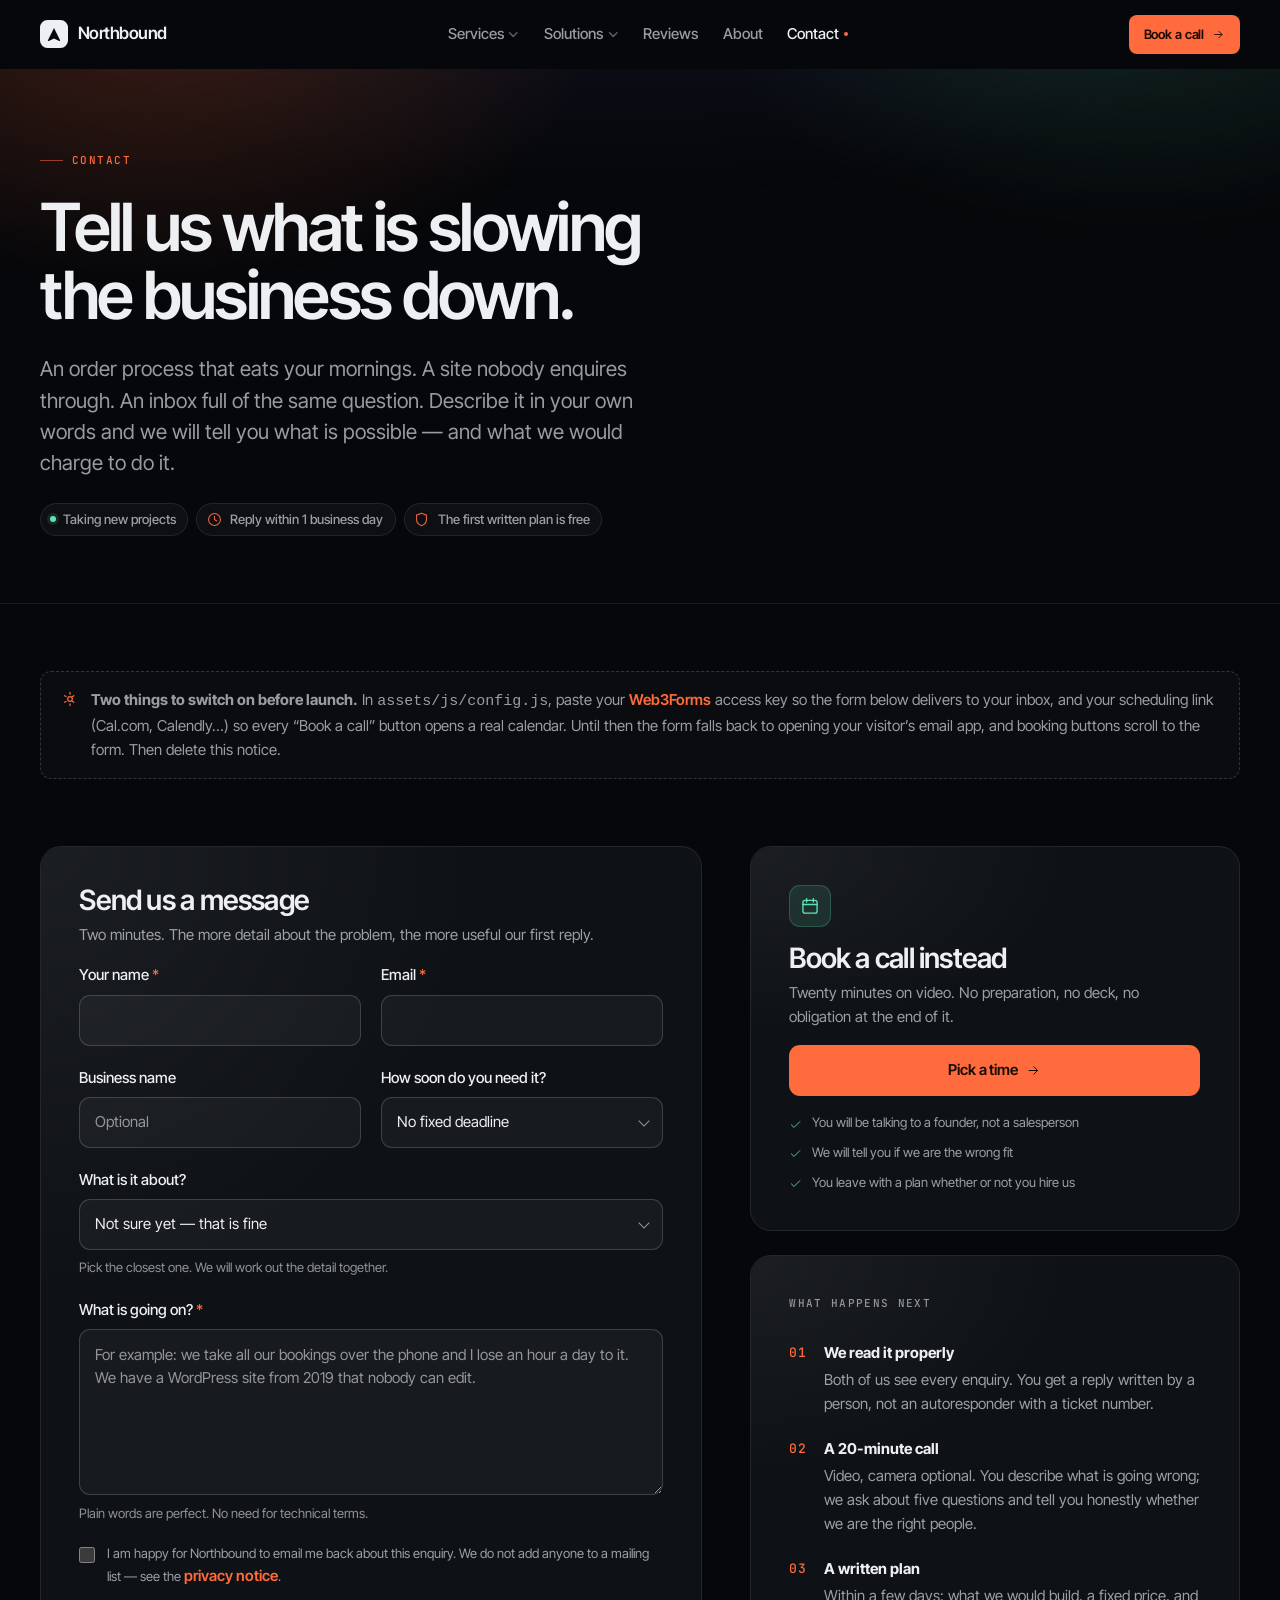
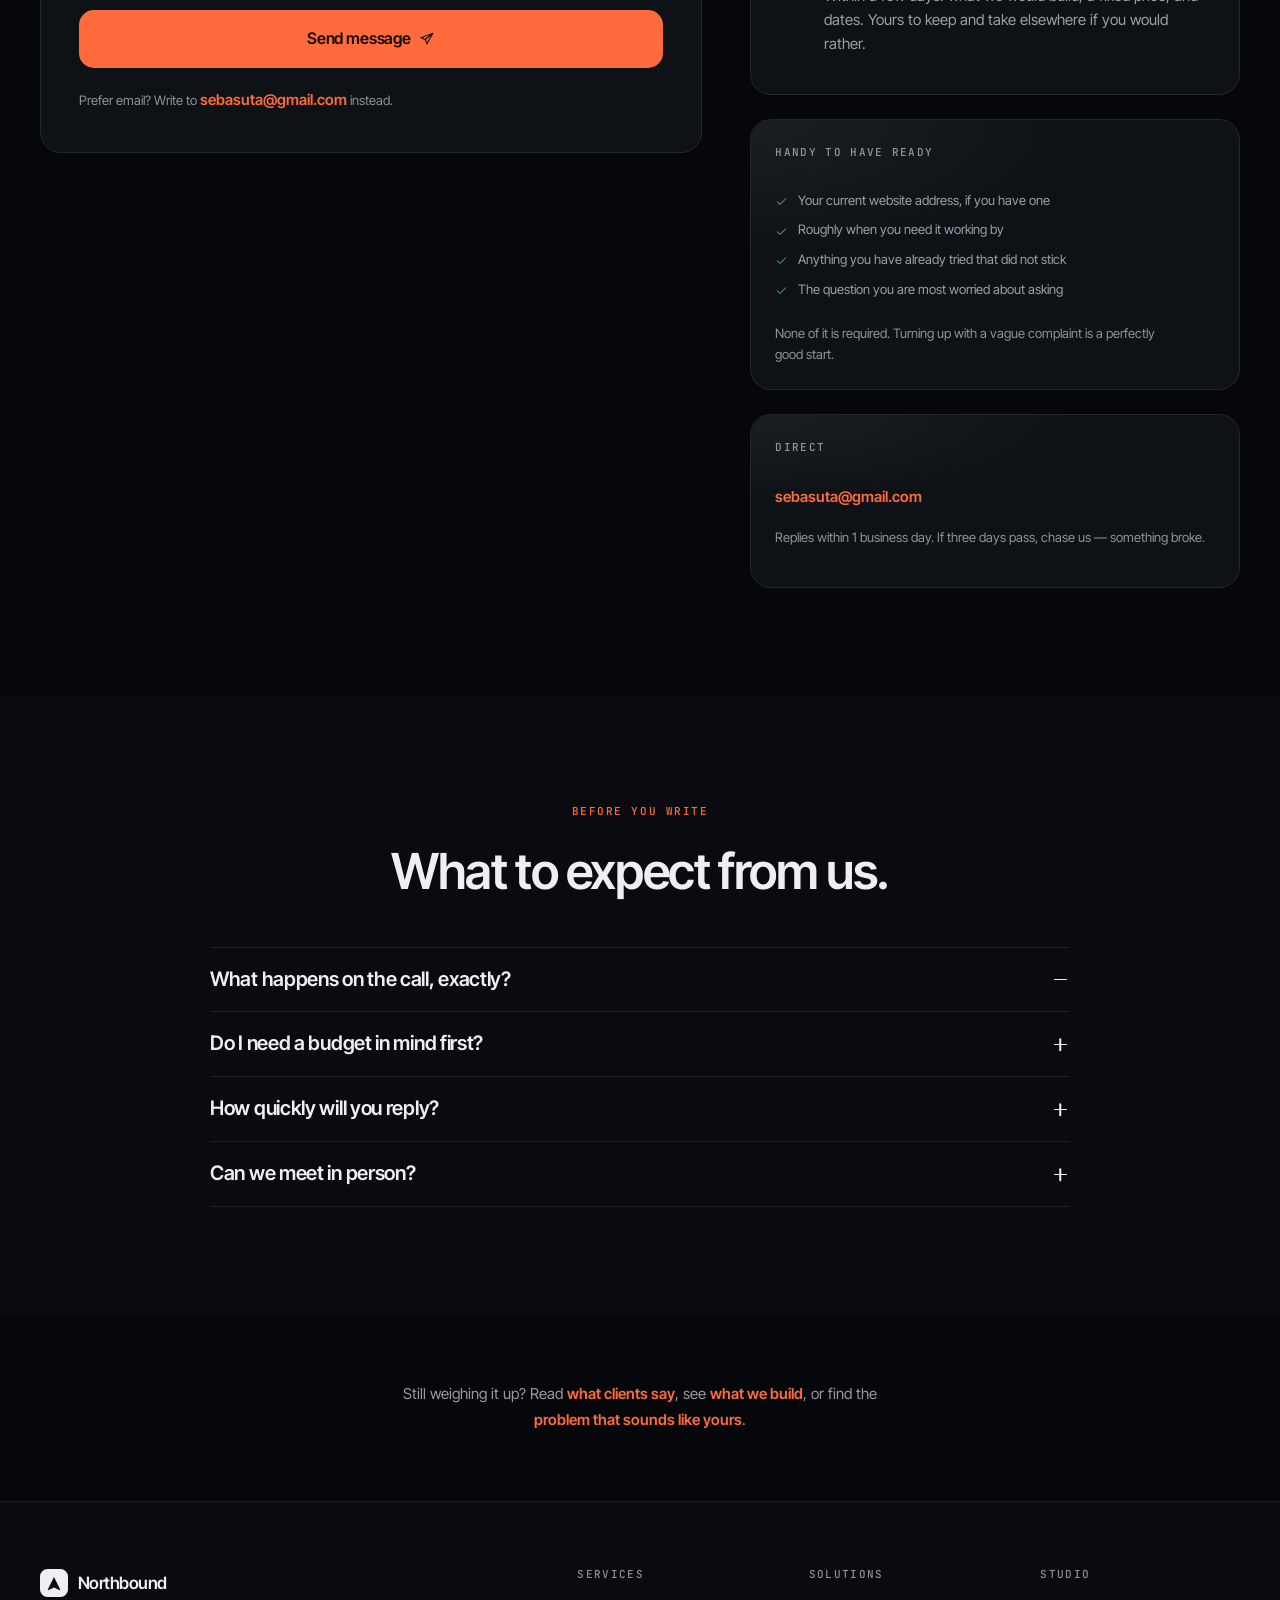
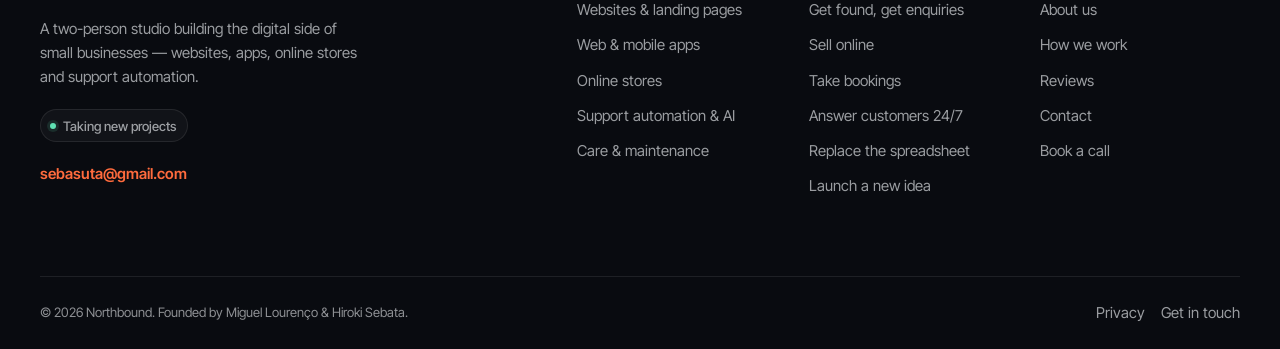
==== contact.html @ 09e1d83b "Build the Northbound agency site A six-page static marketing site with no framework, no build step a" ====
<!doctype html>
<html lang="en" class="no-js">
<head>
<meta charset="utf-8">
<meta name="viewport" content="width=device-width, initial-scale=1">
<title>Contact — book a call or send a message | Northbound</title>
<meta name="description" content="Book a 20-minute call with Northbound, or send a message about your project. We reply within one business day, and the first written plan is free whether or not you hire us.">
<link rel="canonical" href="https://hiroki-sebata.github.io/Agency-website/contact.html">

<meta property="og:type" content="website">
<meta property="og:site_name" content="Northbound">
<meta property="og:title" content="Contact — book a call or send a message | Northbound">
<meta property="og:description" content="Book a 20-minute call with Northbound, or send a message about your project. We reply within one business day, and the first written plan is free whether or not you hire us.">
<meta property="og:url" content="https://hiroki-sebata.github.io/Agency-website/contact.html">
<meta property="og:image" content="https://hiroki-sebata.github.io/Agency-website/assets/img/og-image.png">
<meta property="og:image:width" content="1200">
<meta property="og:image:height" content="630">
<meta property="og:image:alt" content="Northbound — websites, apps and automation for small businesses.">
<meta name="twitter:card" content="summary_large_image">
<meta name="twitter:title" content="Contact — book a call or send a message | Northbound">
<meta name="twitter:description" content="Book a 20-minute call with Northbound, or send a message about your project. We reply within one business day, and the first written plan is free whether or not you hire us.">
<meta name="twitter:image" content="https://hiroki-sebata.github.io/Agency-website/assets/img/og-image.png">

<meta name="theme-color" content="#06070a">
<link rel="icon" href="assets/img/favicon.svg" type="image/svg+xml">
<link rel="apple-touch-icon" href="assets/img/apple-touch-icon.png">
<link rel="manifest" href="site.webmanifest">

<link rel="preload" href="assets/fonts/inter-tight-latin.woff2" as="font" type="font/woff2" crossorigin>
<link rel="stylesheet" href="assets/fonts/fonts.css">
<link rel="stylesheet" href="assets/css/main.css">
<script type="application/ld+json">
{
  "@context": "https://schema.org",
  "@type": "BreadcrumbList",
  "itemListElement": [
    {
      "@type": "ListItem",
      "position": 1,
      "name": "Home",
      "item": "https://hiroki-sebata.github.io/Agency-website/"
    },
    {
      "@type": "ListItem",
      "position": 2,
      "name": "Contact",
      "item": "https://hiroki-sebata.github.io/Agency-website/contact.html"
    }
  ]
}
</script>
<script type="application/ld+json">
{
  "@context": "https://schema.org",
  "@type": "FAQPage",
  "mainEntity": [
    {
      "@type": "Question",
      "name": "What happens on the call, exactly?",
      "acceptedAnswer": {
        "@type": "Answer",
        "text": "You talk for most of it. We ask what the business does, what is currently costing you time or money, and what you have already tried. Then we tell you what we would build and roughly what that costs. There is no deck and nobody will try to close you. If we are not the right studio for it, we will say so and point you somewhere better."
      }
    },
    {
      "@type": "Question",
      "name": "Do I need a budget in mind first?",
      "acceptedAnswer": {
        "@type": "Answer",
        "text": "No, and you do not need a brief or a specification either. Plenty of useful calls start with &ldquo;I do not really know what I need, but Saturdays are being eaten by paperwork&rdquo;. If you do have a figure in mind, saying it early saves everybody time — we will tell you straight away whether it is realistic for what you are describing."
      }
    },
    {
      "@type": "Question",
      "name": "How quickly will you reply?",
      "acceptedAnswer": {
        "@type": "Answer",
        "text": "Within one business day, nearly always sooner. If something is genuinely urgent, say so in the message and we will move it up. If three days pass with no answer from us, assume something went wrong technically and chase us — that is on us, not on you."
      }
    },
    {
      "@type": "Question",
      "name": "Can we meet in person?",
      "acceptedAnswer": {
        "@type": "Answer",
        "text": "We work remotely by default, which is how two people can be useful to a business anywhere. Video calls, written updates, and nothing that depends on being in the same building. If you are nearby and would rather meet, ask — we are not against it, it is just not required."
      }
    }
  ]
}
</script>
</head>
<body>
<a class="skip" href="#main">Skip to content</a>
<header class="header">
  <div class="wrap">
    <nav class="nav" aria-label="Main">
      <a class="brand" href="index.html">
        <svg class="brand__mark" viewBox="0 0 32 32" aria-hidden="true" focusable="false"><path fill="currentColor" fill-rule="evenodd" d="M8.6 0h14.8A8.6 8.6 0 0 1 32 8.6v14.8a8.6 8.6 0 0 1-8.6 8.6H8.6A8.6 8.6 0 0 1 0 23.4V8.6A8.6 8.6 0 0 1 8.6 0Zm7.4 9.1L9.05 23a.74.74 0 0 0 1.02.97L16 21.03l5.93 2.94A.74.74 0 0 0 22.95 23L16 9.1Z"/></svg>
        <span>Northbound</span>
      </a>

      <div class="nav__menu">
        <ul class="nav__list">
          <li class="nav__item" data-mega-item>
            <button class="nav__link" type="button" data-mega-btn aria-expanded="false" aria-controls="mega-services">
              Services
              <svg class="nav__chev" viewBox="0 0 10 10" fill="none" aria-hidden="true"><path d="M1.5 3.6 5 7.1l3.5-3.5" stroke="currentColor" stroke-width="1.4" stroke-linecap="round" stroke-linejoin="round"/></svg>
            </button>
            <div class="mega" id="mega-services" data-mega-panel>
              <div class="mega__grid">
                <p class="mega__label">What we build</p>
          <a class="mega__link" href="services.html#websites">
            <span class="mega__ico"><svg class="" viewBox="0 0 24 24" fill="none" stroke="currentColor" stroke-width="1.6" stroke-linecap="round" stroke-linejoin="round" aria-hidden="true"><rect x="3" y="4" width="18" height="16" rx="2.5"/><path d="M3 9.2h18M6.6 6.6h.01M9.2 6.6h.01"/></svg></span>
            <span>
              <span class="mega__t">Websites &amp; landing pages</span>
              <span class="mega__d">Marketing sites that load fast and ask for the enquiry.</span>
            </span>
          </a>
          <a class="mega__link" href="services.html#apps">
            <span class="mega__ico"><svg class="" viewBox="0 0 24 24" fill="none" stroke="currentColor" stroke-width="1.6" stroke-linecap="round" stroke-linejoin="round" aria-hidden="true"><rect x="7" y="2.5" width="10" height="19" rx="2.8"/><path d="M10.8 18.6h2.4"/></svg></span>
            <span>
              <span class="mega__t">Web &amp; mobile apps</span>
              <span class="mega__d">Custom tools and products, built to be handed over.</span>
            </span>
          </a>
          <a class="mega__link" href="services.html#ecommerce">
            <span class="mega__ico"><svg class="" viewBox="0 0 24 24" fill="none" stroke="currentColor" stroke-width="1.6" stroke-linecap="round" stroke-linejoin="round" aria-hidden="true"><path d="M4.2 8h15.6l-1.2 11.1a2 2 0 0 1-2 1.8H7.4a2 2 0 0 1-2-1.8L4.2 8Z"/><path d="M9 8V6.2a3 3 0 0 1 6 0V8"/></svg></span>
            <span>
              <span class="mega__t">Online stores</span>
              <span class="mega__d">Sell, take payments and keep stock straight.</span>
            </span>
          </a>
          <a class="mega__link" href="services.html#automation">
            <span class="mega__ico"><svg class="" viewBox="0 0 24 24" fill="none" stroke="currentColor" stroke-width="1.6" stroke-linecap="round" stroke-linejoin="round" aria-hidden="true"><rect x="4" y="8.4" width="16" height="11.6" rx="3.2"/><path d="M12 4.8v3.6M9.2 14h.01M14.8 14h.01M9.6 17.3h4.8"/><circle cx="12" cy="3.6" r="1.3"/></svg></span>
            <span>
              <span class="mega__t">Support automation &amp; AI</span>
              <span class="mega__d">Answer the repeat questions without hiring for it.</span>
            </span>
          </a>
              </div>
              <div class="mega__foot">
                <span class="text-xs text-faint">Fixed scope. No retainers you can't leave.</span>
                <a class="tlink" href="services.html">All services <svg class="tlink__ico" viewBox="0 0 24 24" fill="none" stroke="currentColor" stroke-width="1.6" stroke-linecap="round" stroke-linejoin="round" aria-hidden="true"><path d="M4.8 12h13.4M12.6 6l6 6-6 6"/></svg></a>
              </div>
            </div>
          </li>

          <li class="nav__item" data-mega-item>
            <button class="nav__link" type="button" data-mega-btn aria-expanded="false" aria-controls="mega-solutions">
              Solutions
              <svg class="nav__chev" viewBox="0 0 10 10" fill="none" aria-hidden="true"><path d="M1.5 3.6 5 7.1l3.5-3.5" stroke="currentColor" stroke-width="1.4" stroke-linecap="round" stroke-linejoin="round"/></svg>
            </button>
            <div class="mega" id="mega-solutions" data-mega-panel>
              <div class="mega__grid">
                <p class="mega__label">Start from the problem</p>
          <a class="mega__link" href="solutions.html#enquiries">
            <span class="mega__ico"><svg class="" viewBox="0 0 24 24" fill="none" stroke="currentColor" stroke-width="1.6" stroke-linecap="round" stroke-linejoin="round" aria-hidden="true"><circle cx="11" cy="11" r="6.6"/><path d="M15.8 15.8 21 21"/></svg></span>
            <span>
              <span class="mega__t">Get found, get enquiries</span>
              <span class="mega__d">You exist online but nobody calls.</span>
            </span>
          </a>
          <a class="mega__link" href="solutions.html#sell">
            <span class="mega__ico"><svg class="" viewBox="0 0 24 24" fill="none" stroke="currentColor" stroke-width="1.6" stroke-linecap="round" stroke-linejoin="round" aria-hidden="true"><circle cx="9.6" cy="19.4" r="1.4"/><circle cx="17.4" cy="19.4" r="1.4"/><path d="M3 4.2h2.2l2.3 10.1a2 2 0 0 0 1.95 1.6h8.1a2 2 0 0 0 1.96-1.6L21 7.2H6"/></svg></span>
            <span>
              <span class="mega__t">Sell online</span>
              <span class="mega__d">Move from DMs and invoices to a real checkout.</span>
            </span>
          </a>
          <a class="mega__link" href="solutions.html#bookings">
            <span class="mega__ico"><svg class="" viewBox="0 0 24 24" fill="none" stroke="currentColor" stroke-width="1.6" stroke-linecap="round" stroke-linejoin="round" aria-hidden="true"><rect x="3.5" y="5.2" width="17" height="15.3" rx="2.6"/><path d="M3.5 10.2h17M8 3.2v4M16 3.2v4"/></svg></span>
            <span>
              <span class="mega__t">Take bookings</span>
              <span class="mega__d">Let people book themselves in, around the clock.</span>
            </span>
          </a>
          <a class="mega__link" href="solutions.html#support">
            <span class="mega__ico"><svg class="" viewBox="0 0 24 24" fill="none" stroke="currentColor" stroke-width="1.6" stroke-linecap="round" stroke-linejoin="round" aria-hidden="true"><path d="M20.4 12.3c0 4.1-3.75 7.4-8.4 7.4-.9 0-1.78-.12-2.6-.36L4.6 20.8l1.2-3.4a7.05 7.05 0 0 1-2.2-5.1c0-4.1 3.75-7.4 8.4-7.4s8.4 3.3 8.4 7.4Z"/></svg></span>
            <span>
              <span class="mega__t">Answer customers 24/7</span>
              <span class="mega__d">The same ten questions, handled for you.</span>
            </span>
          </a>
          <a class="mega__link" href="solutions.html#internal">
            <span class="mega__ico"><svg class="" viewBox="0 0 24 24" fill="none" stroke="currentColor" stroke-width="1.6" stroke-linecap="round" stroke-linejoin="round" aria-hidden="true"><rect x="3.5" y="4.6" width="17" height="15" rx="2.2"/><path d="M3.5 9.6h17M9.6 9.6v10"/></svg></span>
            <span>
              <span class="mega__t">Replace the spreadsheet</span>
              <span class="mega__d">One shared system instead of six tabs.</span>
            </span>
          </a>
          <a class="mega__link" href="solutions.html#mvp">
            <span class="mega__ico"><svg class="" viewBox="0 0 24 24" fill="none" stroke="currentColor" stroke-width="1.6" stroke-linecap="round" stroke-linejoin="round" aria-hidden="true"><path d="M12 3.1l1.95 5.05L19 10.1l-5.05 1.95L12 17.1l-1.95-5.05L5 10.1l5.05-1.95L12 3.1Z"/></svg></span>
            <span>
              <span class="mega__t">Launch a new idea</span>
              <span class="mega__d">Get a first version in front of real users.</span>
            </span>
          </a>
              </div>
              <div class="mega__foot">
                <span class="text-xs text-faint">Not sure which one? Say it in plain words on a call.</span>
                <a class="tlink" href="solutions.html">All solutions <svg class="tlink__ico" viewBox="0 0 24 24" fill="none" stroke="currentColor" stroke-width="1.6" stroke-linecap="round" stroke-linejoin="round" aria-hidden="true"><path d="M4.8 12h13.4M12.6 6l6 6-6 6"/></svg></a>
              </div>
            </div>
          </li>

          <li><a class="nav__link" href="reviews.html">Reviews</a></li>
          <li><a class="nav__link" href="about.html">About</a></li>
          <li><a class="nav__link" href="contact.html" aria-current="page">Contact</a></li>
        </ul>
      </div>

      <div class="nav__actions">
        <a class="btn btn--sm nav__action-desktop" href="contact.html#book" data-book>
          Book a call <svg class="btn__ico" viewBox="0 0 24 24" fill="none" stroke="currentColor" stroke-width="1.6" stroke-linecap="round" stroke-linejoin="round" aria-hidden="true"><path d="M4.8 12h13.4M12.6 6l6 6-6 6"/></svg>
        </a>
        <button class="burger" type="button" data-drawer-toggle aria-expanded="false" aria-controls="drawer">
          <span class="sr-only">Menu</span>
          <span class="burger__box" aria-hidden="true">
            <span class="burger__line"></span><span class="burger__line"></span><span class="burger__line"></span>
          </span>
        </button>
      </div>
    </nav>
  </div>

  <div class="drawer" id="drawer" data-drawer>
    <div class="drawer__group" data-drawer-group>
      <button class="drawer__top" type="button" data-drawer-top aria-expanded="false" aria-controls="drawer-services">
        Services
        <svg class="nav__chev" viewBox="0 0 10 10" fill="none" aria-hidden="true"><path d="M1.5 3.6 5 7.1l3.5-3.5" stroke="currentColor" stroke-width="1.4" stroke-linecap="round" stroke-linejoin="round"/></svg>
      </button>
      <div class="drawer__sub" id="drawer-services">
        <div class="drawer__sub-inner">
          <ul class="drawer__sub-list">
              <li><a class="drawer__sub-link" href="services.html#websites"><svg class="mega__ico-sm" viewBox="0 0 24 24" fill="none" stroke="currentColor" stroke-width="1.6" stroke-linecap="round" stroke-linejoin="round" aria-hidden="true"><rect x="3" y="4" width="18" height="16" rx="2.5"/><path d="M3 9.2h18M6.6 6.6h.01M9.2 6.6h.01"/></svg><span>Websites &amp; landing pages</span></a></li>
              <li><a class="drawer__sub-link" href="services.html#apps"><svg class="mega__ico-sm" viewBox="0 0 24 24" fill="none" stroke="currentColor" stroke-width="1.6" stroke-linecap="round" stroke-linejoin="round" aria-hidden="true"><rect x="7" y="2.5" width="10" height="19" rx="2.8"/><path d="M10.8 18.6h2.4"/></svg><span>Web &amp; mobile apps</span></a></li>
              <li><a class="drawer__sub-link" href="services.html#ecommerce"><svg class="mega__ico-sm" viewBox="0 0 24 24" fill="none" stroke="currentColor" stroke-width="1.6" stroke-linecap="round" stroke-linejoin="round" aria-hidden="true"><path d="M4.2 8h15.6l-1.2 11.1a2 2 0 0 1-2 1.8H7.4a2 2 0 0 1-2-1.8L4.2 8Z"/><path d="M9 8V6.2a3 3 0 0 1 6 0V8"/></svg><span>Online stores</span></a></li>
              <li><a class="drawer__sub-link" href="services.html#automation"><svg class="mega__ico-sm" viewBox="0 0 24 24" fill="none" stroke="currentColor" stroke-width="1.6" stroke-linecap="round" stroke-linejoin="round" aria-hidden="true"><rect x="4" y="8.4" width="16" height="11.6" rx="3.2"/><path d="M12 4.8v3.6M9.2 14h.01M14.8 14h.01M9.6 17.3h4.8"/><circle cx="12" cy="3.6" r="1.3"/></svg><span>Support automation &amp; AI</span></a></li>
            <li><a class="drawer__sub-link accent" href="services.html">All services</a></li>
          </ul>
        </div>
      </div>
    </div>

    <div class="drawer__group" data-drawer-group>
      <button class="drawer__top" type="button" data-drawer-top aria-expanded="false" aria-controls="drawer-solutions">
        Solutions
        <svg class="nav__chev" viewBox="0 0 10 10" fill="none" aria-hidden="true"><path d="M1.5 3.6 5 7.1l3.5-3.5" stroke="currentColor" stroke-width="1.4" stroke-linecap="round" stroke-linejoin="round"/></svg>
      </button>
      <div class="drawer__sub" id="drawer-solutions">
        <div class="drawer__sub-inner">
          <ul class="drawer__sub-list">
              <li><a class="drawer__sub-link" href="solutions.html#enquiries"><svg class="mega__ico-sm" viewBox="0 0 24 24" fill="none" stroke="currentColor" stroke-width="1.6" stroke-linecap="round" stroke-linejoin="round" aria-hidden="true"><circle cx="11" cy="11" r="6.6"/><path d="M15.8 15.8 21 21"/></svg><span>Get found, get enquiries</span></a></li>
              <li><a class="drawer__sub-link" href="solutions.html#sell"><svg class="mega__ico-sm" viewBox="0 0 24 24" fill="none" stroke="currentColor" stroke-width="1.6" stroke-linecap="round" stroke-linejoin="round" aria-hidden="true"><circle cx="9.6" cy="19.4" r="1.4"/><circle cx="17.4" cy="19.4" r="1.4"/><path d="M3 4.2h2.2l2.3 10.1a2 2 0 0 0 1.95 1.6h8.1a2 2 0 0 0 1.96-1.6L21 7.2H6"/></svg><span>Sell online</span></a></li>
              <li><a class="drawer__sub-link" href="solutions.html#bookings"><svg class="mega__ico-sm" viewBox="0 0 24 24" fill="none" stroke="currentColor" stroke-width="1.6" stroke-linecap="round" stroke-linejoin="round" aria-hidden="true"><rect x="3.5" y="5.2" width="17" height="15.3" rx="2.6"/><path d="M3.5 10.2h17M8 3.2v4M16 3.2v4"/></svg><span>Take bookings</span></a></li>
              <li><a class="drawer__sub-link" href="solutions.html#support"><svg class="mega__ico-sm" viewBox="0 0 24 24" fill="none" stroke="currentColor" stroke-width="1.6" stroke-linecap="round" stroke-linejoin="round" aria-hidden="true"><path d="M20.4 12.3c0 4.1-3.75 7.4-8.4 7.4-.9 0-1.78-.12-2.6-.36L4.6 20.8l1.2-3.4a7.05 7.05 0 0 1-2.2-5.1c0-4.1 3.75-7.4 8.4-7.4s8.4 3.3 8.4 7.4Z"/></svg><span>Answer customers 24/7</span></a></li>
              <li><a class="drawer__sub-link" href="solutions.html#internal"><svg class="mega__ico-sm" viewBox="0 0 24 24" fill="none" stroke="currentColor" stroke-width="1.6" stroke-linecap="round" stroke-linejoin="round" aria-hidden="true"><rect x="3.5" y="4.6" width="17" height="15" rx="2.2"/><path d="M3.5 9.6h17M9.6 9.6v10"/></svg><span>Replace the spreadsheet</span></a></li>
              <li><a class="drawer__sub-link" href="solutions.html#mvp"><svg class="mega__ico-sm" viewBox="0 0 24 24" fill="none" stroke="currentColor" stroke-width="1.6" stroke-linecap="round" stroke-linejoin="round" aria-hidden="true"><path d="M12 3.1l1.95 5.05L19 10.1l-5.05 1.95L12 17.1l-1.95-5.05L5 10.1l5.05-1.95L12 3.1Z"/></svg><span>Launch a new idea</span></a></li>
            <li><a class="drawer__sub-link accent" href="solutions.html">All solutions</a></li>
          </ul>
        </div>
      </div>
    </div>

    <div class="drawer__group"><a class="drawer__top" href="reviews.html">Reviews</a></div>
    <div class="drawer__group"><a class="drawer__top" href="about.html">About</a></div>
    <div class="drawer__group"><a class="drawer__top" href="contact.html">Contact</a></div>

    <div class="drawer__actions">
      <a class="btn btn--lg btn--block" href="contact.html#book" data-book>Book a call <svg class="btn__ico" viewBox="0 0 24 24" fill="none" stroke="currentColor" stroke-width="1.6" stroke-linecap="round" stroke-linejoin="round" aria-hidden="true"><path d="M4.8 12h13.4M12.6 6l6 6-6 6"/></svg></a>
      <a class="btn btn--ghost btn--lg btn--block" href="contact.html#form">Send a message</a>
    </div>

    <div class="drawer__meta">
      <p class="text-xs text-faint">Reply <span data-response-time>within 1 business day</span>.</p>
    </div>
  </div>
</header>

<main id="main">

<section class="hero hero--page">
  <span class="hero__bg" aria-hidden="true"></span>
  <div class="wrap">
    <div class="stack stack-6" style="max-width:820px">
      <p class="eyebrow" data-reveal>Contact</p>
      <h1 class="hero__title hero__title--page" data-reveal>Tell us what is slowing the business down.</h1>
      <p class="text-lead hero__lead" data-reveal>
        An order process that eats your mornings. A site nobody enquires through. An inbox full of the same question.
        Describe it in your own words and we will tell you what is possible — and what we would charge to do it.
      </p>
      <p class="row row--tight" data-reveal>
        <span class="pill"><span class="pill__dot pill__dot--live" aria-hidden="true"></span><span>Taking new projects</span></span>
        <span class="pill"><svg class="mega__ico-sm" viewBox="0 0 24 24" fill="none" stroke="currentColor" stroke-width="1.6" stroke-linecap="round" stroke-linejoin="round" aria-hidden="true"><circle cx="12" cy="12" r="8.4"/><path d="M12 7.4V12l3.2 2"/></svg><span>Reply <span data-response-time>within 1 business day</span></span></span>
        <span class="pill"><svg class="mega__ico-sm" viewBox="0 0 24 24" fill="none" stroke="currentColor" stroke-width="1.6" stroke-linecap="round" stroke-linejoin="round" aria-hidden="true"><path d="M12 3.3l7 2.55v5.95c0 4.25-2.9 7.6-7 9.05-4.1-1.45-7-4.8-7-9.05V5.85L12 3.3Z"/></svg><span>The first written plan is free</span></span>
      </p>
    </div>
  </div>
</section>

<section class="sec sec--sm sec--line">
  <div class="wrap">
    <!-- ================================================================
         SETUP NOTICE — delete this whole block once both steps are done.
         1. assets/js/config.js → web3formsKey  (makes the form send)
         2. assets/js/config.js → bookingUrl    (makes "Book a call" work)
         ================================================================ -->
    <div class="notice" data-reveal>
      <svg class="" viewBox="0 0 24 24" fill="none" stroke="currentColor" stroke-width="1.6" stroke-linecap="round" stroke-linejoin="round" aria-hidden="true"><circle cx="12" cy="12" r="3.1"/><path d="M12 3.2v2.3M12 18.5v2.3M4.8 7.6l2 1.15M15.2 15.25l2 1.15M4.8 16.4l2-1.15M15.2 8.75l2-1.15"/></svg>
      <span>
        <strong>Two things to switch on before launch.</strong>
        In <code>assets/js/config.js</code>, paste your <a class="tlink" href="https://web3forms.com" rel="noopener" target="_blank">Web3Forms</a> access key
        so the form below delivers to your inbox, and your scheduling link (Cal.com, Calendly&hellip;) so every
        &ldquo;Book a call&rdquo; button opens a real calendar. Until then the form falls back to opening your visitor&rsquo;s
        email app, and booking buttons scroll to the form. Then delete this notice.
      </span>
    </div>
  </div>
</section>

<section class="sec sec--flush-t">
  <div class="wrap">
    <div class="split split--wide-l split--top">

      <!-- ------------------------------------------------- form -->
      <div class="card card--pad-lg anchor-offset" id="form">
        <div class="stack stack-2">
          <h2 style="font-size:var(--t-h3)">Send us a message</h2>
          <p class="text-sm text-dim">Two minutes. The more detail about the problem, the more useful our first reply.</p>
        </div>

        <form class="form" data-form novalidate>
          <div
            class="form__status"
            data-form-status
            role="status"
            aria-live="polite"
            aria-atomic="true"
          ></div>

          <div class="form__grid">
            <div class="field">
              <label class="field__label" for="f-name">Your name <span class="field__req" aria-hidden="true">*</span></label>
              <input class="input" type="text" id="f-name" name="name" autocomplete="name" required aria-describedby="e-name">
              <p class="field__error" id="e-name" data-field-error></p>
            </div>
            <div class="field">
              <label class="field__label" for="f-email">Email <span class="field__req" aria-hidden="true">*</span></label>
              <input class="input" type="email" id="f-email" name="email" autocomplete="email" inputmode="email" required aria-describedby="e-email">
              <p class="field__error" id="e-email" data-field-error></p>
            </div>
          </div>

          <div class="form__grid">
            <div class="field">
              <label class="field__label" for="f-company">Business name</label>
              <input class="input" type="text" id="f-company" name="company" autocomplete="organization" placeholder="Optional">
            </div>
            <div class="field">
              <label class="field__label" for="f-when">How soon do you need it?</label>
              <div class="select-wrap">
                <select class="input" id="f-when" name="timing">
                  <option value="">No fixed deadline</option>
                  <option value="asap">As soon as possible</option>
                  <option value="1-3-months">In the next 1&ndash;3 months</option>
                  <option value="3-6-months">In 3&ndash;6 months</option>
                  <option value="exploring">Just exploring for now</option>
                </select>
              </div>
            </div>
          </div>

          <div class="field">
            <label class="field__label" for="f-service">What is it about?</label>
            <div class="select-wrap">
              <select class="input" id="f-service" name="service" data-service-select>
                <option value="">Not sure yet &mdash; that is fine</option>
                <optgroup label="Services">
                  <option value="websites">Website or landing page</option>
                  <option value="apps">Web or mobile app</option>
                  <option value="ecommerce">Online store</option>
                  <option value="automation">Support automation or AI</option>
                  <option value="care">Care &amp; maintenance</option>
                </optgroup>
                <optgroup label="Solutions">
                  <option value="enquiries">Get found, get enquiries</option>
                  <option value="sell">Sell online</option>
                  <option value="bookings">Take bookings</option>
                  <option value="support">Answer customers 24/7</option>
                  <option value="internal">Replace the spreadsheet</option>
                  <option value="mvp">Launch a new idea</option>
                </optgroup>
                <optgroup label="Something else">
                  <option value="reference">Speak to one of your clients</option>
                  <option value="other">Other</option>
                </optgroup>
              </select>
            </div>
            <p class="field__hint">Pick the closest one. We will work out the detail together.</p>
          </div>

          <div class="field">
            <label class="field__label" for="f-message">What is going on? <span class="field__req" aria-hidden="true">*</span></label>
            <textarea class="input" id="f-message" name="message" rows="6" required aria-describedby="h-message e-message"
              placeholder="For example: we take all our bookings over the phone and I lose an hour a day to it. We have a WordPress site from 2019 that nobody can edit."></textarea>
            <p class="field__hint" id="h-message">Plain words are perfect. No need for technical terms.</p>
            <p class="field__error" id="e-message" data-field-error></p>
          </div>

          <!-- spam trap: hidden from people, irresistible to bots -->
          <div class="hp" aria-hidden="true">
            <label for="f-botcheck">Leave this field empty</label>
            <input type="text" id="f-botcheck" name="botcheck" tabindex="-1" autocomplete="off" data-hp>
          </div>

          <div class="field">
            <label class="checkline" for="f-consent">
              <input type="checkbox" id="f-consent" name="consent" value="yes" required aria-describedby="e-consent">
              <span>I am happy for Northbound to email me back about this enquiry. We do not add anyone to a mailing list &mdash; see the <a class="tlink" href="privacy.html">privacy notice</a>.</span>
            </label>
            <p class="field__error" id="e-consent" data-field-error></p>
          </div>

          <button class="btn btn--lg" type="submit" data-form-submit>
            <span data-form-submit-label>Send message</span>
            <svg class="btn__ico" viewBox="0 0 24 24" fill="none" stroke="currentColor" stroke-width="1.6" stroke-linecap="round" stroke-linejoin="round" aria-hidden="true"><path d="M20.8 3.4 2.9 10.2l6.5 2.6 2.6 6.5 8.8-15.9Zm0 0L9.4 12.8"/></svg>
          </button>

          <p class="text-xs text-faint">
            Prefer email? Write to <a class="tlink" href="#" data-mail data-mail-text data-mail-subject="Website enquiry">loading&hellip;</a> instead.
          </p>
        </form>
      </div>

      <!-- ------------------------------------------------- sidebar -->
      <div class="stack stack-6">

        <div class="card card--pad-lg anchor-offset" id="book">
          <span class="card__ico card__ico--mint"><svg class="" viewBox="0 0 24 24" fill="none" stroke="currentColor" stroke-width="1.6" stroke-linecap="round" stroke-linejoin="round" aria-hidden="true"><rect x="3.5" y="5.2" width="17" height="15.3" rx="2.6"/><path d="M3.5 10.2h17M8 3.2v4M16 3.2v4"/></svg></span>
          <div class="stack stack-2">
            <h2 style="font-size:var(--t-h3)">Book a call instead</h2>
            <p class="text-sm text-dim">Twenty minutes on video. No preparation, no deck, no obligation at the end of it.</p>
          </div>
          <a class="btn btn--block" href="#form" data-book>Pick a time <svg class="btn__ico" viewBox="0 0 24 24" fill="none" stroke="currentColor" stroke-width="1.6" stroke-linecap="round" stroke-linejoin="round" aria-hidden="true"><path d="M4.8 12h13.4M12.6 6l6 6-6 6"/></svg></a>
          <ul class="card__list" style="font-size:var(--t-xs)">
            <li><svg class="card__tick" viewBox="0 0 24 24" fill="none" stroke="currentColor" stroke-width="1.6" stroke-linecap="round" stroke-linejoin="round" aria-hidden="true"><path d="M4.4 12.6l4.9 4.9L19.8 6.9"/></svg><span>You will be talking to a founder, not a salesperson</span></li>
            <li><svg class="card__tick" viewBox="0 0 24 24" fill="none" stroke="currentColor" stroke-width="1.6" stroke-linecap="round" stroke-linejoin="round" aria-hidden="true"><path d="M4.4 12.6l4.9 4.9L19.8 6.9"/></svg><span>We will tell you if we are the wrong fit</span></li>
            <li><svg class="card__tick" viewBox="0 0 24 24" fill="none" stroke="currentColor" stroke-width="1.6" stroke-linecap="round" stroke-linejoin="round" aria-hidden="true"><path d="M4.4 12.6l4.9 4.9L19.8 6.9"/></svg><span>You leave with a plan whether or not you hire us</span></li>
          </ul>
          <!-- Optional: replace the button above with an inline Cal.com embed.
               <div style="width:100%;height:640px"><iframe src="https://cal.com/YOUR-HANDLE/intro?embed=true"
                 style="width:100%;height:100%;border:0" title="Book a call" loading="lazy"></iframe></div> -->
        </div>

        <div class="card card--pad-lg">
          <p class="svc__sub">What happens next</p>
          <ol class="stack stack-5">
            <li class="row" style="align-items:flex-start;gap:var(--s-4);flex-wrap:nowrap">
              <span class="num" style="margin-top:.2rem">01</span>
              <span>
                <strong style="font-size:var(--t-sm)">We read it properly</strong>
                <span class="text-sm text-dim" style="display:block;margin-top:.15rem">Both of us see every enquiry. You get a reply written by a person, not an autoresponder with a ticket number.</span>
              </span>
            </li>
            <li class="row" style="align-items:flex-start;gap:var(--s-4);flex-wrap:nowrap">
              <span class="num" style="margin-top:.2rem">02</span>
              <span>
                <strong style="font-size:var(--t-sm)">A 20-minute call</strong>
                <span class="text-sm text-dim" style="display:block;margin-top:.15rem">Video, camera optional. You describe what is going wrong; we ask about five questions and tell you honestly whether we are the right people.</span>
              </span>
            </li>
            <li class="row" style="align-items:flex-start;gap:var(--s-4);flex-wrap:nowrap">
              <span class="num" style="margin-top:.2rem">03</span>
              <span>
                <strong style="font-size:var(--t-sm)">A written plan</strong>
                <span class="text-sm text-dim" style="display:block;margin-top:.15rem">Within a few days: what we would build, a fixed price, and dates. Yours to keep and take elsewhere if you would rather.</span>
              </span>
            </li>
          </ol>
        </div>

        <div class="card">
          <p class="svc__sub">Handy to have ready</p>
          <ul class="card__list" style="font-size:var(--t-xs)">
            <li><svg class="card__tick" viewBox="0 0 24 24" fill="none" stroke="currentColor" stroke-width="1.6" stroke-linecap="round" stroke-linejoin="round" aria-hidden="true"><path d="M4.4 12.6l4.9 4.9L19.8 6.9"/></svg><span>Your current website address, if you have one</span></li>
            <li><svg class="card__tick" viewBox="0 0 24 24" fill="none" stroke="currentColor" stroke-width="1.6" stroke-linecap="round" stroke-linejoin="round" aria-hidden="true"><path d="M4.4 12.6l4.9 4.9L19.8 6.9"/></svg><span>Roughly when you need it working by</span></li>
            <li><svg class="card__tick" viewBox="0 0 24 24" fill="none" stroke="currentColor" stroke-width="1.6" stroke-linecap="round" stroke-linejoin="round" aria-hidden="true"><path d="M4.4 12.6l4.9 4.9L19.8 6.9"/></svg><span>Anything you have already tried that did not stick</span></li>
            <li><svg class="card__tick" viewBox="0 0 24 24" fill="none" stroke="currentColor" stroke-width="1.6" stroke-linecap="round" stroke-linejoin="round" aria-hidden="true"><path d="M4.4 12.6l4.9 4.9L19.8 6.9"/></svg><span>The question you are most worried about asking</span></li>
          </ul>
          <p class="text-xs text-faint" style="margin-top:var(--s-2)">None of it is required. Turning up with a vague complaint is a perfectly good start.</p>
        </div>

        <div class="card">
          <p class="svc__sub">Direct</p>
          <p class="text-sm"><a class="tlink" href="#" data-mail data-mail-text data-mail-subject="Website enquiry">loading&hellip;</a></p>
          <p class="text-xs text-faint">Replies <span data-response-time>within 1 business day</span>. If three days pass, chase us &mdash; something broke.</p>
          <p class="row row--tight">
            <a class="chip" data-social="linkedin" href="#" hidden>LinkedIn</a>
            <a class="chip" data-social="github" href="#" hidden>GitHub</a>
          </p>
        </div>

      </div>
    </div>
  </div>
</section>

<section class="sec sec--panel">
  <div class="wrap wrap--narrow">
    <div class="shead shead--center">
      <p class="eyebrow eyebrow--plain" data-reveal>Before you write</p>
      <h2 class="shead__title" data-reveal>What to expect from us.</h2>
    </div>
    <div data-reveal><div class="acc">
  <div class="acc__item">
    <h3>
      <button class="acc__btn" type="button" data-acc-btn aria-expanded="true" aria-controls="faq-0-300671274">
        <span>What happens on the call, exactly?</span>
        <span class="acc__sign" aria-hidden="true"></span>
      </button>
    </h3>
    <div class="acc__panel" id="faq-0-300671274">
      <div class="acc__panel-inner">
        <p>You talk for most of it. We ask what the business does, what is currently costing you time or money, and what you have already tried. Then we tell you what we would build and roughly what that costs.</p>
        <p>There is no deck and nobody will try to close you. If we are not the right studio for it, we will say so and point you somewhere better.</p>
      </div>
    </div>
  </div>
  <div class="acc__item">
    <h3>
      <button class="acc__btn" type="button" data-acc-btn aria-expanded="false" aria-controls="faq-1-31364768">
        <span>Do I need a budget in mind first?</span>
        <span class="acc__sign" aria-hidden="true"></span>
      </button>
    </h3>
    <div class="acc__panel" id="faq-1-31364768">
      <div class="acc__panel-inner">
        <p>No, and you do not need a brief or a specification either. Plenty of useful calls start with &ldquo;I do not really know what I need, but Saturdays are being eaten by paperwork&rdquo;.</p>
        <p>If you do have a figure in mind, saying it early saves everybody time — we will tell you straight away whether it is realistic for what you are describing.</p>
      </div>
    </div>
  </div>
  <div class="acc__item">
    <h3>
      <button class="acc__btn" type="button" data-acc-btn aria-expanded="false" aria-controls="faq-2-1854956818">
        <span>How quickly will you reply?</span>
        <span class="acc__sign" aria-hidden="true"></span>
      </button>
    </h3>
    <div class="acc__panel" id="faq-2-1854956818">
      <div class="acc__panel-inner">
        <p>Within one business day, nearly always sooner. If something is genuinely urgent, say so in the message and we will move it up.</p>
        <p>If three days pass with no answer from us, assume something went wrong technically and chase us — that is on us, not on you.</p>
      </div>
    </div>
  </div>
  <div class="acc__item">
    <h3>
      <button class="acc__btn" type="button" data-acc-btn aria-expanded="false" aria-controls="faq-3-372521434">
        <span>Can we meet in person?</span>
        <span class="acc__sign" aria-hidden="true"></span>
      </button>
    </h3>
    <div class="acc__panel" id="faq-3-372521434">
      <div class="acc__panel-inner">
        <p>We work remotely by default, which is how two people can be useful to a business anywhere. Video calls, written updates, and nothing that depends on being in the same building.</p>
        <p>If you are nearby and would rather meet, ask — we are not against it, it is just not required.</p>
      </div>
    </div>
  </div>
</div></div>
  </div>
</section>

<section class="sec sec--sm">
  <div class="wrap wrap--narrow center">
    <p class="text-sm text-dim measure center-x">
      Still weighing it up? Read <a class="tlink" href="reviews.html">what clients say</a>,
      see <a class="tlink" href="services.html">what we build</a>,
      or find the <a class="tlink" href="solutions.html">problem that sounds like yours</a>.
    </p>
  </div>
</section>

</main>

<footer class="footer">
  <div class="wrap">
    <div class="footer__top">
      <div class="footer__brand">
        <a class="brand" href="index.html"><svg class="brand__mark" viewBox="0 0 32 32" aria-hidden="true" focusable="false"><path fill="currentColor" fill-rule="evenodd" d="M8.6 0h14.8A8.6 8.6 0 0 1 32 8.6v14.8a8.6 8.6 0 0 1-8.6 8.6H8.6A8.6 8.6 0 0 1 0 23.4V8.6A8.6 8.6 0 0 1 8.6 0Zm7.4 9.1L9.05 23a.74.74 0 0 0 1.02.97L16 21.03l5.93 2.94A.74.74 0 0 0 22.95 23L16 9.1Z"/></svg><span>Northbound</span></a>
        <p class="text-sm text-dim">A two-person studio building the digital side of small businesses — websites, apps, online stores and support automation.</p>
        <p class="row row--tight">
          <span class="pill"><span class="pill__dot pill__dot--live" aria-hidden="true"></span><span>Taking new projects</span></span>
        </p>
        <p class="text-sm"><a class="tlink" href="#" data-mail data-mail-text data-mail-subject="Website enquiry">loading…</a></p>
        <p class="row row--tight">
          <a class="footer__link" data-social="linkedin" href="#" hidden>LinkedIn</a>
          <a class="footer__link" data-social="github" href="#" hidden>GitHub</a>
        </p>
      </div>

      <div class="footer__cols">
        
        <div>
          <h2 class="footer__h">Services</h2>
          <ul class="footer__list">
            <li><a class="footer__link" href="services.html#websites">Websites &amp; landing pages</a></li>
            <li><a class="footer__link" href="services.html#apps">Web &amp; mobile apps</a></li>
            <li><a class="footer__link" href="services.html#ecommerce">Online stores</a></li>
            <li><a class="footer__link" href="services.html#automation">Support automation &amp; AI</a></li>
            <li><a class="footer__link" href="services.html#care">Care &amp; maintenance</a></li>
          </ul>
        </div>
        
        <div>
          <h2 class="footer__h">Solutions</h2>
          <ul class="footer__list">
            <li><a class="footer__link" href="solutions.html#enquiries">Get found, get enquiries</a></li>
            <li><a class="footer__link" href="solutions.html#sell">Sell online</a></li>
            <li><a class="footer__link" href="solutions.html#bookings">Take bookings</a></li>
            <li><a class="footer__link" href="solutions.html#support">Answer customers 24/7</a></li>
            <li><a class="footer__link" href="solutions.html#internal">Replace the spreadsheet</a></li>
            <li><a class="footer__link" href="solutions.html#mvp">Launch a new idea</a></li>
          </ul>
        </div>
        
        <div>
          <h2 class="footer__h">Studio</h2>
          <ul class="footer__list">
            <li><a class="footer__link" href="about.html">About us</a></li>
            <li><a class="footer__link" href="about.html#how">How we work</a></li>
            <li><a class="footer__link" href="reviews.html">Reviews</a></li>
            <li><a class="footer__link" href="contact.html">Contact</a></li>
            <li><a class="footer__link" href="contact.html#book">Book a call</a></li>
          </ul>
        </div>
      </div>
    </div>

    <div class="footer__bottom">
      <p>&copy; <span data-year>2026</span> Northbound. Founded by Miguel Louren&ccedil;o &amp; Hiroki Sebata.</p>
      <nav class="footer__legal" aria-label="Legal">
        <a class="footer__link" href="privacy.html">Privacy</a>
        <a class="footer__link" href="contact.html">Get in touch</a>
      </nav>
    </div>
  </div>
</footer>

<script src="assets/js/config.js"></script>
<script src="assets/js/main.js" defer></script>
</body>
</html>
---- assets/fonts/fonts.css ----
/* ==========================================================================
   Self-hosted webfonts.

   Inter Tight and JetBrains Mono are both licensed under the SIL Open Font
   License 1.1 (see OFL.txt), which permits redistribution like this.

   Hosting them here rather than linking to fonts.googleapis.com means:
     - one less third-party connection, so the page renders sooner
     - no visitor IP addresses handed to a third party, which keeps the
       privacy notice short and true
   Only the latin and latin-ext subsets are included. If you need Cyrillic
   or Greek, re-run the download with those subsets added.
   ========================================================================== */

/* Inter Tight — latin-ext */
@font-face {
  font-family: 'Inter Tight';
  font-style: normal;
  font-weight: 400 700;
  font-display: swap;
  src: url(inter-tight-latin-ext.woff2) format('woff2');
  unicode-range: U+0100-02BA, U+02BD-02C5, U+02C7-02CC, U+02CE-02D7, U+02DD-02FF, U+0304, U+0308, U+0329, U+1D00-1DBF, U+1E00-1E9F, U+1EF2-1EFF, U+2020, U+20A0-20AB, U+20AD-20C4, U+2113, U+2C60-2C7F, U+A720-A7FF;
}

/* Inter Tight — latin */
@font-face {
  font-family: 'Inter Tight';
  font-style: normal;
  font-weight: 400 700;
  font-display: swap;
  src: url(inter-tight-latin.woff2) format('woff2');
  unicode-range: U+0000-00FF, U+0131, U+0152-0153, U+02BB-02BC, U+02C6, U+02DA, U+02DC, U+0304, U+0308, U+0329, U+2000-206F, U+20AC, U+2122, U+2191, U+2193, U+2212, U+2215, U+FEFF, U+FFFD;
}

/* JetBrains Mono — latin-ext */
@font-face {
  font-family: 'JetBrains Mono';
  font-style: normal;
  font-weight: 500;
  font-display: swap;
  src: url(jetbrains-mono-latin-ext.woff2) format('woff2');
  unicode-range: U+0100-02BA, U+02BD-02C5, U+02C7-02CC, U+02CE-02D7, U+02DD-02FF, U+0304, U+0308, U+0329, U+1D00-1DBF, U+1E00-1E9F, U+1EF2-1EFF, U+2020, U+20A0-20AB, U+20AD-20C4, U+2113, U+2C60-2C7F, U+A720-A7FF;
}

/* JetBrains Mono — latin */
@font-face {
  font-family: 'JetBrains Mono';
  font-style: normal;
  font-weight: 500;
  font-display: swap;
  src: url(jetbrains-mono-latin.woff2) format('woff2');
  unicode-range: U+0000-00FF, U+0131, U+0152-0153, U+02BB-02BC, U+02C6, U+02DA, U+02DC, U+0304, U+0308, U+0329, U+2000-206F, U+20AC, U+2122, U+2191, U+2193, U+2212, U+2215, U+FEFF, U+FFFD;
}
---- assets/css/main.css ----
/* ==========================================================================
   Northbound — design system
   Single stylesheet, no build step. Edit the tokens block to re-skin the site.
   ========================================================================== */

/* --------------------------------------------------------------------------
   1. Tokens
   -------------------------------------------------------------------------- */
:root {
  /* Surfaces (dark, default) */
  --ink-900: #06070a;
  --ink-850: #090b10;
  --ink-800: #0e1116;
  --ink-750: #13171f;
  --ink-700: #181d26;

  /* Lines */
  --line:         rgba(255, 255, 255, .085);
  --line-strong:  rgba(255, 255, 255, .17);
  --line-faint:   rgba(255, 255, 255, .05);

  /* Text */
  --text:       #edeff3;
  --text-dim:   rgba(237, 239, 243, .64);
  --text-faint: rgba(237, 239, 243, .58);

  /* Accents */
  --accent:       #ff6b3d;
  --accent-hi:    #ff8b65;
  --accent-ink:   #170a04;
  --accent-wash:  rgba(255, 107, 61, .12);
  --mint:         #5fe3b4;
  --mint-wash:    rgba(95, 227, 180, .12);

  /* Light inverse band */
  --l-bg:     #f3f2ef;
  --l-surface:#ffffff;
  --l-text:   #0a0c11;
  --l-dim:    rgba(10, 12, 17, .66);
  --l-faint:  rgba(10, 12, 17, .62);
  --l-line:   rgba(10, 12, 17, .11);

  /* Type */
  --f-sans: "Inter Tight", ui-sans-serif, system-ui, -apple-system, "Segoe UI", Roboto, Helvetica, Arial, sans-serif;
  --f-mono: "JetBrains Mono", ui-monospace, SFMono-Regular, Menlo, Consolas, monospace;

  --t-hero: clamp(2.65rem, 1.35rem + 5.2vw, 5.5rem);
  --t-h1:   clamp(2.35rem, 1.5rem + 3.4vw, 4.15rem);
  --t-h2:   clamp(1.95rem, 1.42rem + 2.1vw, 3.15rem);
  --t-h3:   clamp(1.35rem, 1.18rem + .72vw, 1.85rem);
  --t-h4:   clamp(1.1rem, 1.04rem + .26vw, 1.25rem);
  --t-lead: clamp(1.05rem, 1rem + .36vw, 1.3rem);
  --t-body: 1rem;
  --t-sm:   .9375rem;
  --t-xs:   .8125rem;
  --t-xxs:  .6875rem;

  /* Space */
  --s-1: .25rem;  --s-2: .5rem;   --s-3: .75rem;  --s-4: 1rem;
  --s-5: 1.25rem; --s-6: 1.5rem;  --s-8: 2rem;    --s-10: 2.5rem;
  --s-12: 3rem;   --s-16: 4rem;   --s-20: 5rem;   --s-24: 6rem;

  --pad-x: clamp(1.15rem, .6rem + 2.4vw, 3.5rem);
  --pad-y: clamp(3.75rem, 2.4rem + 5.4vw, 7.5rem);
  --pad-y-sm: clamp(2.5rem, 1.8rem + 3vw, 4.5rem);

  /* Shape */
  --r-xs: 8px;  --r-sm: 11px; --r: 15px;
  --r-lg: 21px; --r-xl: 28px; --r-pill: 999px;

  --maxw: 1200px;
  --maxw-narrow: 860px;
  --maxw-text: 62ch;

  /* Motion */
  --ease: cubic-bezier(.33, 1, .68, 1);
  --ease-soft: cubic-bezier(.4, 0, .2, 1);
  --dur: .32s;
  --dur-slow: .6s;

  /* Elevation */
  --shadow-sm: 0 1px 2px rgba(0, 0, 0, .4);
  --shadow:    0 14px 40px -12px rgba(0, 0, 0, .7);
  --shadow-lg: 0 32px 80px -24px rgba(0, 0, 0, .8);

  --nav-h: 68px;

  color-scheme: dark;
}

/* --------------------------------------------------------------------------
   2. Reset / base
   -------------------------------------------------------------------------- */
*, *::before, *::after { box-sizing: border-box; }

* { margin: 0; }

html {
  -webkit-text-size-adjust: 100%;
  scroll-behavior: smooth;
  scroll-padding-top: calc(var(--nav-h) + 1.5rem);
}

body {
  background: var(--ink-900);
  color: var(--text);
  font-family: var(--f-sans);
  font-size: var(--t-body);
  line-height: 1.6;
  font-weight: 400;
  -webkit-font-smoothing: antialiased;
  -moz-osx-font-smoothing: grayscale;
  overflow-x: hidden;
  text-rendering: optimizeLegibility;
}

body.is-locked { overflow: hidden; }

img, svg, video, canvas { display: block; max-width: 100%; height: auto; }

h1, h2, h3, h4, h5, h6 {
  font-weight: 600;
  line-height: 1.08;
  letter-spacing: -.028em;
  text-wrap: balance;
}
h1 { font-size: var(--t-h1); }
h2 { font-size: var(--t-h2); }
h3 { font-size: var(--t-h3); letter-spacing: -.02em; line-height: 1.2; }
h4 { font-size: var(--t-h4); letter-spacing: -.015em; line-height: 1.3; }

p { text-wrap: pretty; }

a { color: inherit; text-decoration: none; }

ul, ol { padding: 0; list-style: none; }

button { font: inherit; color: inherit; background: none; border: 0; cursor: pointer; }

input, textarea, select { font: inherit; color: inherit; }

hr { border: 0; border-top: 1px solid var(--line); margin: 0; }

::selection { background: var(--accent); color: var(--accent-ink); }

:focus-visible {
  outline: 2px solid var(--accent-hi);
  outline-offset: 3px;
  border-radius: 4px;
}

/* --------------------------------------------------------------------------
   3. Helpers
   -------------------------------------------------------------------------- */
.wrap {
  width: 100%;
  max-width: calc(var(--maxw) + var(--pad-x) * 2);
  margin-inline: auto;
  padding-inline: var(--pad-x);
}
.wrap--narrow { max-width: calc(var(--maxw-narrow) + var(--pad-x) * 2); }

.sec { padding-block: var(--pad-y); position: relative; }
.sec--sm { padding-block: var(--pad-y-sm); }
.sec--flush-t { padding-top: 0; }
.sec--flush-b { padding-bottom: 0; }
.sec--line { border-top: 1px solid var(--line); }

.sec--panel { background: var(--ink-850); }
.sec--raise { background: var(--ink-800); }

.sec--light {
  background: var(--l-bg);
  color: var(--l-text);
  --text: var(--l-text);
  --text-dim: var(--l-dim);
  --text-faint: var(--l-faint);
  --line: var(--l-line);
  --line-strong: rgba(10, 12, 17, .2);
  --line-faint: rgba(10, 12, 17, .06);
  --ink-800: var(--l-surface);
  --ink-750: #fff;
  /* The brand orange is only 2.5:1 on the off-white band, so light sections
     get a deeper burnt orange of the same hue (4.7:1) and white button text. */
  --accent: #c2410c;
  --accent-hi: #9a3412;
  --accent-ink: #ffffff;
  --accent-wash: rgba(194, 65, 12, .1);
  /* The dark-theme mint is far too pale on an off-white card, so the light
     band gets a deeper teal of the same hue for icons, ticks and accents. */
  --mint: #0c8f6b;
  --mint-wash: rgba(12, 143, 107, .1);
  --shadow: 0 14px 40px -16px rgba(10, 12, 17, .18);
}

.sr-only {
  position: absolute !important;
  width: 1px; height: 1px;
  padding: 0; margin: -1px;
  overflow: hidden;
  clip: rect(0, 0, 0, 0);
  white-space: nowrap;
  border: 0;
}

.skip {
  position: absolute;
  left: var(--s-4); top: -200%;
  z-index: 300;
  padding: .7rem 1.1rem;
  background: var(--accent);
  color: var(--accent-ink);
  border-radius: var(--r-sm);
  font-weight: 600;
  font-size: var(--t-sm);
}
.skip:focus { top: var(--s-4); }

.stack      { display: flex; flex-direction: column; }
.stack-2    { gap: var(--s-2); }
.stack-3    { gap: var(--s-3); }
.stack-4    { gap: var(--s-4); }
.stack-5    { gap: var(--s-5); }
.stack-6    { gap: var(--s-6); }
.stack-8    { gap: var(--s-8); }
.stack-10   { gap: var(--s-10); }
.stack-12   { gap: var(--s-12); }

.row { display: flex; flex-wrap: wrap; gap: var(--s-4); align-items: center; }
.row--between { justify-content: space-between; }
.row--tight { gap: var(--s-2); }

.text-dim   { color: var(--text-dim); }
.text-faint { color: var(--text-faint); }
.text-lead  { font-size: var(--t-lead); line-height: 1.52; color: var(--text-dim); }
.text-sm    { font-size: var(--t-sm); }
.text-xs    { font-size: var(--t-xs); }
.measure    { max-width: var(--maxw-text); }
.measure-sm { max-width: 46ch; }
.center     { text-align: center; }
.center-x   { margin-inline: auto; }
.mt-auto    { margin-top: auto; }
.accent     { color: var(--accent); }

.hl { color: var(--accent); }

/* underline flourish on hero keyword */
.hl-ink {
  position: relative;
  white-space: nowrap;
}
.hl-ink::after {
  content: "";
  position: absolute;
  left: -.04em; right: -.04em; bottom: .02em;
  height: .09em;
  background: var(--accent);
  border-radius: 2px;
  transform: scaleX(0);
  transform-origin: left;
  animation: hl-in .8s .35s var(--ease) forwards;
}
@keyframes hl-in { to { transform: scaleX(1); } }

/* --------------------------------------------------------------------------
   4. Eyebrow / label
   -------------------------------------------------------------------------- */
.eyebrow {
  display: inline-flex;
  align-items: center;
  gap: .55rem;
  font-family: var(--f-mono);
  font-size: var(--t-xxs);
  font-weight: 500;
  letter-spacing: .14em;
  text-transform: uppercase;
  color: var(--accent);
}
.eyebrow::before {
  content: "";
  width: 1.4rem; height: 1px;
  background: currentColor;
  opacity: .55;
}
.eyebrow--plain::before { display: none; }
.eyebrow--dim { color: var(--text-faint); }

.num {
  font-family: var(--f-mono);
  font-size: var(--t-xs);
  font-weight: 500;
  letter-spacing: .08em;
  color: var(--accent);
}

/* --------------------------------------------------------------------------
   5. Buttons
   -------------------------------------------------------------------------- */
.btn {
  --btn-bg: var(--accent);
  --btn-fg: var(--accent-ink);
  --btn-bd: transparent;
  display: inline-flex;
  align-items: center;
  justify-content: center;
  gap: .5rem;
  padding: .78rem 1.25rem;
  background: var(--btn-bg);
  color: var(--btn-fg);
  border: 1px solid var(--btn-bd);
  border-radius: var(--r-sm);
  font-size: var(--t-sm);
  font-weight: 600;
  letter-spacing: -.01em;
  text-align: center;
  white-space: nowrap;
  transition: transform var(--dur) var(--ease),
              background-color var(--dur) var(--ease),
              border-color var(--dur) var(--ease),
              box-shadow var(--dur) var(--ease),
              color var(--dur) var(--ease);
  will-change: transform;
}
.btn:hover { background: var(--accent-hi); transform: translateY(-2px); box-shadow: 0 10px 26px -10px rgba(255, 107, 61, .55); }
.btn:active { transform: translateY(0) scale(.985); }

.btn__ico {
  flex: none;
  width: 1em; height: 1em;
  transition: transform var(--dur) var(--ease);
}
.btn:hover .btn__ico { transform: translateX(3px); }

.btn--ghost {
  --btn-bg: transparent;
  --btn-fg: var(--text);
  --btn-bd: var(--line-strong);
}
.btn--ghost:hover {
  background: rgba(255, 255, 255, .06);
  border-color: var(--text-faint);
  box-shadow: none;
}
.sec--light .btn--ghost:hover { background: rgba(10, 12, 17, .05); }

.btn--solid {
  --btn-bg: var(--text);
  --btn-fg: var(--ink-900);
  --btn-bd: transparent;
}
.btn--solid:hover { background: #fff; box-shadow: 0 10px 26px -12px rgba(0, 0, 0, .6); }
.sec--light .btn--solid { --btn-bg: var(--l-text); --btn-fg: #fff; }
.sec--light .btn--solid:hover { background: #000; }

.btn--sm { padding: .5rem .85rem; font-size: var(--t-xs); border-radius: var(--r-xs); }
.btn--lg { padding: .95rem 1.6rem; font-size: var(--t-body); border-radius: var(--r); }
.btn--block { width: 100%; }

/* text link with animated rule */
.tlink {
  position: relative;
  display: inline-flex;
  align-items: center;
  gap: .4rem;
  font-size: var(--t-sm);
  font-weight: 600;
  color: var(--accent);
  padding-bottom: 2px;
}
.tlink::after {
  content: "";
  position: absolute;
  left: 0; bottom: 0;
  width: 100%; height: 1px;
  background: currentColor;
  transform: scaleX(0);
  transform-origin: right;
  transition: transform var(--dur) var(--ease);
}
.tlink:hover::after { transform: scaleX(1); transform-origin: left; }
.tlink__ico { width: .9em; height: .9em; transition: transform var(--dur) var(--ease); }
.tlink:hover .tlink__ico { transform: translateX(3px); }

/* --------------------------------------------------------------------------
   6. Pills / chips / badges
   -------------------------------------------------------------------------- */
.pill {
  display: inline-flex;
  align-items: center;
  gap: .45rem;
  padding: .32rem .7rem .32rem .55rem;
  border: 1px solid var(--line);
  border-radius: var(--r-pill);
  background: rgba(255, 255, 255, .035);
  font-size: var(--t-xs);
  font-weight: 500;
  color: var(--text-dim);
}
.sec--light .pill { background: rgba(10, 12, 17, .035); }

.pill__dot {
  flex: none;
  width: 6px; height: 6px;
  border-radius: 50%;
  background: var(--mint);
  box-shadow: 0 0 0 3px var(--mint-wash);
}
.pill__dot--live { animation: pulse 2.4s var(--ease-soft) infinite; }
@keyframes pulse {
  0%, 100% { box-shadow: 0 0 0 3px var(--mint-wash); }
  50%      { box-shadow: 0 0 0 6px rgba(95, 227, 180, .05); }
}

.chip {
  display: inline-flex;
  align-items: center;
  padding: .4rem .75rem;
  border: 1px solid var(--line);
  border-radius: var(--r-xs);
  background: rgba(255, 255, 255, .03);
  font-size: var(--t-xs);
  font-weight: 500;
  color: var(--text-dim);
  white-space: nowrap;
}
.sec--light .chip { background: rgba(10, 12, 17, .03); }

.badge {
  display: inline-flex;
  align-items: center;
  gap: .35rem;
  padding: .2rem .5rem;
  border-radius: var(--r-xs);
  background: var(--accent-wash);
  color: var(--accent);
  font-family: var(--f-mono);
  font-size: var(--t-xxs);
  font-weight: 500;
  letter-spacing: .07em;
  text-transform: uppercase;
}
.badge--mint { background: var(--mint-wash); color: var(--mint); }
.badge--note {
  background: rgba(255, 255, 255, .07);
  color: var(--text-faint);
}
.sec--light .badge--note { background: rgba(10, 12, 17, .07); }

/* --------------------------------------------------------------------------
   7. Header / navigation
   -------------------------------------------------------------------------- */
.header {
  position: sticky;
  top: 0;
  z-index: 100;
  border-bottom: 1px solid transparent;
  transition: background-color var(--dur) var(--ease),
              border-color var(--dur) var(--ease),
              backdrop-filter var(--dur) var(--ease);
}
.header.is-stuck {
  background: rgba(6, 7, 10, .82);
  backdrop-filter: blur(14px) saturate(1.3);
  -webkit-backdrop-filter: blur(14px) saturate(1.3);
  border-bottom-color: var(--line);
}

.nav {
  display: flex;
  align-items: center;
  justify-content: space-between;
  gap: var(--s-6);
  min-height: var(--nav-h);
}

.brand {
  display: inline-flex;
  align-items: center;
  gap: .6rem;
  font-size: 1.0625rem;
  font-weight: 600;
  letter-spacing: -.03em;
  flex: none;
}
.brand__mark { width: 28px; height: 28px; flex: none; }
.brand:hover .brand__mark { transform: rotate(-6deg); }
.brand__mark { transition: transform var(--dur) var(--ease); }

/* desktop menu */
.nav__menu { display: none; }
.nav__list { display: flex; align-items: center; gap: .15rem; }

.nav__link {
  display: inline-flex;
  align-items: center;
  gap: .3rem;
  padding: .5rem .7rem;
  border-radius: var(--r-xs);
  font-size: var(--t-sm);
  font-weight: 500;
  color: var(--text-dim);
  transition: color var(--dur) var(--ease), background-color var(--dur) var(--ease);
}
.nav__link:hover { color: var(--text); background: rgba(255, 255, 255, .06); }
.nav__link[aria-current="page"] { color: var(--text); }
.nav__link[aria-current="page"]::after {
  content: "";
  width: 4px; height: 4px;
  border-radius: 50%;
  background: var(--accent);
}
.nav__chev {
  width: .7em; height: .7em;
  opacity: .6;
  transition: transform var(--dur) var(--ease);
}
[aria-expanded="true"] > .nav__chev { transform: rotate(180deg); }

.nav__actions { display: flex; align-items: center; gap: var(--s-2); flex: none; }
.nav__action-desktop { display: none; }

/* mega panel */
.mega {
  position: absolute;
  left: 50%; top: calc(100% + 10px);
  transform: translateX(-50%) scale(.97);
  width: min(620px, calc(100vw - var(--pad-x) * 2));
  padding: var(--s-5);
  background: var(--ink-800);
  border: 1px solid var(--line);
  border-radius: var(--r-lg);
  box-shadow: var(--shadow-lg);
  opacity: 0;
  visibility: hidden;
  transition: opacity var(--dur) var(--ease), transform var(--dur) var(--ease), visibility var(--dur);
}
.nav__item { position: relative; }
.nav__item.is-open > .mega {
  opacity: 1;
  visibility: visible;
  transform: translateX(-50%) scale(1);
}
.mega__grid { display: grid; grid-template-columns: 1fr 1fr; gap: .3rem; }
.mega__label {
  grid-column: 1 / -1;
  padding: 0 .6rem var(--s-2);
  font-family: var(--f-mono);
  font-size: var(--t-xxs);
  letter-spacing: .12em;
  text-transform: uppercase;
  color: var(--text-faint);
}
.mega__link {
  display: flex;
  gap: .7rem;
  padding: .6rem;
  border-radius: var(--r-sm);
  transition: background-color var(--dur) var(--ease);
}
.mega__link:hover { background: rgba(255, 255, 255, .055); }
.mega__ico {
  flex: none;
  display: grid;
  place-items: center;
  width: 32px; height: 32px;
  border-radius: var(--r-xs);
  background: var(--accent-wash);
  color: var(--accent);
}
.mega__ico svg { width: 16px; height: 16px; }
.mega__t { font-size: var(--t-sm); font-weight: 600; letter-spacing: -.01em; }
.mega__d { font-size: var(--t-xs); color: var(--text-faint); line-height: 1.45; }
.mega__foot {
  display: flex; align-items: center; justify-content: space-between;
  gap: var(--s-4);
  margin-top: var(--s-4);
  padding-top: var(--s-4);
  border-top: 1px solid var(--line);
}

/* burger */
.burger {
  display: grid;
  place-items: center;
  width: 38px; height: 38px;
  border: 1px solid var(--line-strong);
  border-radius: var(--r-xs);
  background: rgba(255, 255, 255, .04);
  transition: background-color var(--dur) var(--ease);
}
.burger:hover { background: rgba(255, 255, 255, .09); }
.burger__box { position: relative; width: 16px; height: 10px; }
.burger__line {
  position: absolute;
  left: 0;
  width: 100%; height: 1.5px;
  border-radius: 2px;
  background: currentColor;
  transition: transform var(--dur) var(--ease), opacity var(--dur) var(--ease);
}
.burger__line:nth-child(1) { top: 0; }
.burger__line:nth-child(2) { top: 50%; margin-top: -.75px; }
.burger__line:nth-child(3) { bottom: 0; }
.burger[aria-expanded="true"] .burger__line:nth-child(1) { transform: translateY(4.25px) rotate(45deg); }
.burger[aria-expanded="true"] .burger__line:nth-child(2) { opacity: 0; transform: scaleX(.4); }
.burger[aria-expanded="true"] .burger__line:nth-child(3) { transform: translateY(-4.25px) rotate(-45deg); }

/* mobile drawer */
.drawer {
  position: fixed;
  inset: var(--nav-h) 0 0;
  z-index: 95;
  display: flex;
  flex-direction: column;
  padding: var(--s-6) var(--pad-x) var(--s-10);
  overflow-y: auto;
  overscroll-behavior: contain;
  background: var(--ink-900);
  border-top: 1px solid var(--line);
  opacity: 0;
  visibility: hidden;
  transform: translateY(-8px);
  transition: opacity var(--dur) var(--ease), transform var(--dur) var(--ease), visibility var(--dur);
}
.drawer.is-open { opacity: 1; visibility: visible; transform: none; }

.drawer__group { border-bottom: 1px solid var(--line); }
.drawer__top {
  display: flex;
  align-items: center;
  justify-content: space-between;
  gap: var(--s-4);
  width: 100%;
  padding: var(--s-4) 0;
  font-size: 1.15rem;
  font-weight: 600;
  letter-spacing: -.02em;
  text-align: left;
}
.drawer__top .nav__chev { width: 1rem; height: 1rem; }
.drawer__sub {
  display: grid;
  grid-template-rows: 0fr;
  transition: grid-template-rows var(--dur) var(--ease);
}
.drawer__group.is-open .drawer__sub { grid-template-rows: 1fr; }
.drawer__sub-inner { overflow: hidden; }
.drawer__sub-list { display: flex; flex-direction: column; padding-bottom: var(--s-4); }
.drawer__sub-link {
  display: flex;
  align-items: center;
  gap: .6rem;
  padding: .6rem .75rem;
  border-radius: var(--r-xs);
  font-size: var(--t-sm);
  color: var(--text-dim);
}
.drawer__sub-link:hover { background: rgba(255, 255, 255, .05); color: var(--text); }
.drawer__actions { display: grid; gap: var(--s-3); margin-top: var(--s-8); }
.drawer__meta { margin-top: auto; padding-top: var(--s-8); }

/* --------------------------------------------------------------------------
   8. Hero
   -------------------------------------------------------------------------- */
.hero { position: relative; overflow: clip; padding-block: clamp(3.5rem, 2rem + 6vw, 7rem) var(--pad-y); }
.hero--page { padding-block: clamp(3rem, 2rem + 4vw, 5.5rem) var(--pad-y-sm); }

.hero__bg {
  position: absolute;
  inset: -20% -10% auto;
  height: 150%;
  pointer-events: none;
  z-index: 0;
  background:
    radial-gradient(42% 46% at 18% 8%,  rgba(255, 107, 61, .2) 0%, transparent 70%),
    radial-gradient(38% 42% at 82% 4%,  rgba(95, 227, 180, .13) 0%, transparent 72%),
    radial-gradient(60% 50% at 50% -8%, rgba(120, 140, 255, .1) 0%, transparent 75%);
  filter: blur(6px);
}
.hero__grid-lines {
  position: absolute;
  inset: 0;
  z-index: 0;
  pointer-events: none;
  background-image:
    linear-gradient(to right, var(--line-faint) 1px, transparent 1px),
    linear-gradient(to bottom, var(--line-faint) 1px, transparent 1px);
  background-size: 72px 72px;
  mask-image: radial-gradient(70% 60% at 50% 30%, #000 20%, transparent 75%);
  -webkit-mask-image: radial-gradient(70% 60% at 50% 30%, #000 20%, transparent 75%);
}
.hero > .wrap { position: relative; z-index: 1; }

.hero__title { font-size: var(--t-hero); letter-spacing: -.04em; line-height: 1.02; }
.hero__title--page { font-size: var(--t-h1); }
.hero__lead { max-width: 54ch; }

.hero__facts {
  display: grid;
  gap: var(--s-5);
  grid-template-columns: 1fr;
  margin-top: var(--s-12);
  padding-top: var(--s-8);
  border-top: 1px solid var(--line);
}
.fact__k {
  font-family: var(--f-mono);
  font-size: var(--t-xxs);
  letter-spacing: .12em;
  text-transform: uppercase;
  color: var(--text-faint);
}
.fact__v { font-size: var(--t-sm); font-weight: 500; margin-top: .3rem; }

/* --------------------------------------------------------------------------
   9. Section header
   -------------------------------------------------------------------------- */
.shead { display: grid; gap: var(--s-6); margin-bottom: var(--s-12); }
.shead__title { max-width: 24ch; }
.shead__title--wide { max-width: 34ch; }
.shead--split { align-items: end; }
.shead--center { justify-items: center; text-align: center; }
.shead--center .shead__title, .shead--center p { margin-inline: auto; }

/* --------------------------------------------------------------------------
   10. Cards & grids
   -------------------------------------------------------------------------- */
.grid { display: grid; gap: var(--s-5); }
.grid--2 { grid-template-columns: 1fr; }
.grid--3 { grid-template-columns: 1fr; }
.grid--4 { grid-template-columns: 1fr; }

.card {
  position: relative;
  display: flex;
  flex-direction: column;
  gap: var(--s-4);
  padding: var(--s-6);
  background: var(--ink-800);
  border: 1px solid var(--line);
  border-radius: var(--r-lg);
  overflow: hidden;
  transition: border-color var(--dur) var(--ease), transform var(--dur) var(--ease), background-color var(--dur) var(--ease);
}
.card::before {
  content: "";
  position: absolute;
  inset: 0;
  border-radius: inherit;
  background: radial-gradient(120% 90% at 0% 0%, rgba(255, 255, 255, .055), transparent 55%);
  pointer-events: none;
}
.sec--light .card::before { background: radial-gradient(120% 90% at 0% 0%, rgba(10, 12, 17, .035), transparent 55%); }
.card > * { position: relative; }

a.card:hover, .card--link:hover { border-color: var(--line-strong); transform: translateY(-3px); }

.card--pad-lg { padding: clamp(1.5rem, 1.1rem + 1.6vw, 2.5rem); }
.card--flat { background: transparent; }
.card--mint { border-color: rgba(95, 227, 180, .25); }

.card__ico {
  display: grid;
  place-items: center;
  width: 42px; height: 42px;
  flex: none;
  border-radius: var(--r-sm);
  background: var(--accent-wash);
  color: var(--accent);
  border: 1px solid rgba(255, 107, 61, .22);
}
.card__ico svg { width: 20px; height: 20px; }
.card__ico--mint { background: var(--mint-wash); color: var(--mint); border-color: rgba(95, 227, 180, .22); }

.card__title { display: flex; align-items: flex-start; justify-content: space-between; gap: var(--s-4); }
.card__arrow {
  flex: none;
  width: 18px; height: 18px;
  color: var(--text-faint);
  transition: transform var(--dur) var(--ease), color var(--dur) var(--ease);
}
a.card:hover .card__arrow, .card--link:hover .card__arrow { color: var(--accent); transform: translate(3px, -3px); }

.card__list { display: grid; gap: .55rem; font-size: var(--t-sm); color: var(--text-dim); }
.card__list li { display: flex; gap: .6rem; align-items: flex-start; }
.card__tick { flex: none; width: 1em; height: 1em; margin-top: .42em; color: var(--mint); }

.card__foot {
  display: flex;
  flex-wrap: wrap;
  align-items: center;
  gap: var(--s-3);
  margin-top: auto;
  padding-top: var(--s-4);
  border-top: 1px solid var(--line);
  font-size: var(--t-xs);
  color: var(--text-faint);
}

/* numbered column (Cresly-style) */
.ncol { display: grid; gap: var(--s-4); padding-top: var(--s-5); border-top: 2px solid var(--line-strong); }
.ncol__n { font-family: var(--f-mono); font-size: var(--t-xs); font-weight: 500; letter-spacing: .1em; color: var(--accent); }

/* --------------------------------------------------------------------------
   11. Marquee (tech strip)
   -------------------------------------------------------------------------- */
.marquee {
  position: relative;
  display: flex;
  gap: var(--s-3);
  overflow: hidden;
  padding-block: var(--s-2);
  mask-image: linear-gradient(to right, transparent, #000 7%, #000 93%, transparent);
  -webkit-mask-image: linear-gradient(to right, transparent, #000 7%, #000 93%, transparent);
}
.marquee__track {
  display: flex;
  flex: none;
  gap: var(--s-3);
  padding-right: var(--s-3);
  animation: marq 42s linear infinite;
}
.marquee:hover .marquee__track,
.marquee:focus-within .marquee__track { animation-play-state: paused; }
@keyframes marq { to { transform: translateX(-100%); } }

/* --------------------------------------------------------------------------
   12. Stats
   -------------------------------------------------------------------------- */
.stats { display: grid; gap: var(--s-8); grid-template-columns: 1fr 1fr; }
.stat__v {
  font-size: clamp(2.1rem, 1.5rem + 2.4vw, 3.4rem);
  font-weight: 600;
  letter-spacing: -.04em;
  line-height: 1;
}
.stat__k { margin-top: .55rem; font-size: var(--t-sm); color: var(--text-dim); }

/* --------------------------------------------------------------------------
   13. Process / steps
   -------------------------------------------------------------------------- */
.steps { display: grid; gap: 0; grid-template-columns: 1fr; }
.step {
  display: grid;
  gap: var(--s-3);
  padding: var(--s-6) 0;
  border-top: 1px solid var(--line);
}
.step__n {
  font-family: var(--f-mono);
  font-size: clamp(1.75rem, 1.3rem + 1.6vw, 2.6rem);
  font-weight: 500;
  line-height: 1;
  letter-spacing: -.03em;
  color: var(--accent);
  opacity: .6;
}
.step__d { font-size: var(--t-sm); color: var(--text-dim); }
.step__meta {
  display: inline-flex;
  font-family: var(--f-mono);
  font-size: var(--t-xxs);
  letter-spacing: .1em;
  text-transform: uppercase;
  color: var(--text-faint);
}

/* --------------------------------------------------------------------------
   14. Quotes / reviews
   -------------------------------------------------------------------------- */
.quote {
  display: flex;
  flex-direction: column;
  gap: var(--s-5);
  padding: var(--s-6);
  background: var(--ink-800);
  border: 1px solid var(--line);
  border-radius: var(--r-lg);
}
.quote--feature { background: var(--ink-750); }
.quote__mark { width: 22px; height: 22px; color: var(--accent); opacity: .8; }
.quote__body { font-size: var(--t-body); line-height: 1.6; }
.quote--feature .quote__body { font-size: var(--t-lead); }
.quote__who { display: flex; align-items: center; gap: var(--s-3); margin-top: auto; padding-top: var(--s-4); border-top: 1px solid var(--line); }
.avatar {
  display: grid;
  place-items: center;
  flex: none;
  width: 40px; height: 40px;
  border-radius: 50%;
  background: linear-gradient(145deg, rgba(255, 107, 61, .3), rgba(95, 227, 180, .22));
  border: 1px solid var(--line-strong);
  font-size: var(--t-xs);
  font-weight: 600;
  letter-spacing: .02em;
}
.quote__name { font-size: var(--t-sm); font-weight: 600; }
.quote__role { font-size: var(--t-xs); color: var(--text-faint); }
.stars { display: flex; gap: 2px; color: var(--accent); }
.stars svg { width: 14px; height: 14px; }

.masonry { columns: 1; column-gap: var(--s-5); }
.masonry > * { break-inside: avoid; margin-bottom: var(--s-5); }

/* --------------------------------------------------------------------------
   15. Accordion (FAQ)
   -------------------------------------------------------------------------- */
.acc { border-top: 1px solid var(--line); }
.acc__item { border-bottom: 1px solid var(--line); }
.acc__btn {
  display: flex;
  align-items: center;
  justify-content: space-between;
  gap: var(--s-5);
  width: 100%;
  padding: var(--s-5) 0;
  font-size: var(--t-h4);
  font-weight: 600;
  letter-spacing: -.015em;
  text-align: left;
  transition: color var(--dur) var(--ease);
}
.acc__btn:hover { color: var(--accent); }
.acc__sign {
  position: relative;
  flex: none;
  width: 20px; height: 20px;
}
.acc__sign::before, .acc__sign::after {
  content: "";
  position: absolute;
  top: 50%; left: 50%;
  width: 13px; height: 1.5px;
  margin: -.75px 0 0 -6.5px;
  border-radius: 2px;
  background: currentColor;
  transition: transform var(--dur) var(--ease), opacity var(--dur) var(--ease);
}
.acc__sign::after { transform: rotate(90deg); }
.acc__btn[aria-expanded="true"] .acc__sign::after { transform: rotate(0); opacity: 0; }
.acc__panel {
  display: grid;
  grid-template-rows: 0fr;
  transition: grid-template-rows var(--dur) var(--ease);
}
.acc__btn[aria-expanded="true"] + .acc__panel { grid-template-rows: 1fr; }
.acc__panel-inner { overflow: hidden; }
.acc__panel p { padding-bottom: var(--s-5); max-width: 68ch; color: var(--text-dim); font-size: var(--t-sm); }
.acc__panel p + p { margin-top: -.5rem; }

/* --------------------------------------------------------------------------
   16. CTA band
   -------------------------------------------------------------------------- */
.cta {
  position: relative;
  overflow: hidden;
  border: 1px solid var(--line);
  border-radius: var(--r-xl);
  background: var(--ink-800);
  padding: clamp(2rem, 1.3rem + 3.4vw, 4.5rem) clamp(1.25rem, .8rem + 2.6vw, 3.5rem);
  text-align: center;
}
.cta__bg {
  position: absolute;
  inset: 0;
  z-index: 0;
  pointer-events: none;
  background:
    radial-gradient(60% 90% at 50% 0%, rgba(255, 107, 61, .22), transparent 70%),
    radial-gradient(45% 70% at 12% 100%, rgba(95, 227, 180, .12), transparent 70%);
}
.cta > * { position: relative; z-index: 1; }
.cta__title { max-width: 26ch; margin-inline: auto; }

/* --------------------------------------------------------------------------
   17. Split / media panels
   -------------------------------------------------------------------------- */
.split { display: grid; gap: var(--s-10); align-items: center; }
.split--top { align-items: start; }

.panel {
  position: relative;
  overflow: hidden;
  border: 1px solid var(--line);
  border-radius: var(--r-lg);
  background: var(--ink-800);
  padding: var(--s-5);
}
.panel__head {
  display: flex;
  align-items: center;
  gap: var(--s-3);
  padding-bottom: var(--s-4);
  margin-bottom: var(--s-4);
  border-bottom: 1px solid var(--line);
  font-size: var(--t-xs);
  color: var(--text-faint);
  font-family: var(--f-mono);
}
.dots { display: flex; gap: 5px; }
.dots i { width: 8px; height: 8px; border-radius: 50%; background: var(--line-strong); }

/* fake chat (support automation illustration) */
.chat { display: grid; gap: var(--s-3); }
.bubble {
  max-width: 85%;
  padding: .6rem .85rem;
  border-radius: 14px 14px 14px 4px;
  background: rgba(255, 255, 255, .06);
  border: 1px solid var(--line);
  font-size: var(--t-sm);
}
.bubble--me {
  margin-left: auto;
  border-radius: 14px 14px 4px 14px;
  background: var(--accent-wash);
  border-color: rgba(255, 107, 61, .22);
}
.bubble__meta { display: block; margin-top: .3rem; font-size: var(--t-xxs); color: var(--text-faint); font-family: var(--f-mono); }

/* checklist panel */
.todo { display: grid; gap: var(--s-2); }
.todo li {
  display: flex;
  align-items: center;
  gap: .7rem;
  padding: .65rem .8rem;
  border: 1px solid var(--line);
  border-radius: var(--r-sm);
  background: rgba(255, 255, 255, .025);
  font-size: var(--t-sm);
}
.todo__box {
  display: grid;
  place-items: center;
  flex: none;
  width: 18px; height: 18px;
  border-radius: 5px;
  border: 1px solid var(--line-strong);
  color: transparent;
}
.todo li.is-done .todo__box { background: var(--mint); border-color: var(--mint); color: var(--ink-900); }
.todo li.is-done span { color: var(--text-faint); text-decoration: line-through; }
.todo__box svg { width: 11px; height: 11px; }
.todo__by { margin-left: auto; font-family: var(--f-mono); font-size: var(--t-xxs); color: var(--text-faint); white-space: nowrap; }

/* --------------------------------------------------------------------------
   18. Tables (comparison)
   -------------------------------------------------------------------------- */
.tbl-scroll { overflow-x: auto; -webkit-overflow-scrolling: touch; }
.tbl {
  width: 100%;
  min-width: 620px;
  border-collapse: collapse;
  font-size: var(--t-sm);
}
.tbl th, .tbl td {
  padding: var(--s-4) var(--s-4);
  text-align: left;
  vertical-align: top;
  border-bottom: 1px solid var(--line);
}
.tbl thead th {
  font-family: var(--f-mono);
  font-size: var(--t-xxs);
  font-weight: 500;
  letter-spacing: .12em;
  text-transform: uppercase;
  color: var(--text-faint);
  border-bottom-color: var(--line-strong);
}
.tbl tbody th { font-weight: 600; color: var(--text); }
.tbl td { color: var(--text-dim); }
.tbl tbody tr:last-child th, .tbl tbody tr:last-child td { border-bottom: 0; }

/* --------------------------------------------------------------------------
   19. Forms
   -------------------------------------------------------------------------- */
.form { display: grid; gap: var(--s-5); }
.field { display: grid; gap: .45rem; }
.field__label { font-size: var(--t-sm); font-weight: 500; }
.field__req { color: var(--accent); }
.field__hint { font-size: var(--t-xs); color: var(--text-faint); }

.input {
  width: 100%;
  padding: .78rem .9rem;
  background: rgba(255, 255, 255, .04);
  border: 1px solid var(--line-strong);
  border-radius: var(--r-sm);
  font-size: var(--t-sm);
  transition: border-color var(--dur) var(--ease), background-color var(--dur) var(--ease), box-shadow var(--dur) var(--ease);
}
.input::placeholder { color: var(--text-faint); }
.input:hover { border-color: var(--text-faint); }
.input:focus {
  outline: none;
  border-color: var(--accent);
  background: rgba(255, 255, 255, .06);
  box-shadow: 0 0 0 3px var(--accent-wash);
}
textarea.input { min-height: 140px; resize: vertical; line-height: 1.55; }
select.input { appearance: none; background-image: none; cursor: pointer; }
.select-wrap { position: relative; }
.select-wrap::after {
  content: "";
  position: absolute;
  right: .95rem; top: 50%;
  width: 8px; height: 8px;
  margin-top: -5px;
  border-right: 1.5px solid var(--text-faint);
  border-bottom: 1.5px solid var(--text-faint);
  transform: rotate(45deg);
  pointer-events: none;
}
.input[aria-invalid="true"] { border-color: #ff6b6b; }
.field__error { font-size: var(--t-xs); color: #ff8f8f; }
.field__error:empty { display: none; }

.form__grid { display: grid; gap: var(--s-5); grid-template-columns: 1fr; }

.checkline { display: flex; gap: .7rem; align-items: flex-start; font-size: var(--t-xs); color: var(--text-dim); }
.checkline input { margin-top: .22rem; accent-color: var(--accent); width: 16px; height: 16px; flex: none; }

.hp { position: absolute; left: -9999px; opacity: 0; pointer-events: none; }

.form__status {
  display: none;
  gap: .7rem;
  align-items: flex-start;
  padding: var(--s-4);
  border-radius: var(--r-sm);
  font-size: var(--t-sm);
  border: 1px solid var(--line-strong);
}
.form__status.is-shown { display: flex; }
.form__status.is-ok { background: var(--mint-wash); border-color: rgba(95, 227, 180, .35); }
.form__status.is-err { background: rgba(255, 107, 107, .1); border-color: rgba(255, 107, 107, .35); }
.form__status svg { flex: none; width: 18px; height: 18px; margin-top: .1rem; }

.btn[data-loading="true"] { opacity: .65; pointer-events: none; }

/* --------------------------------------------------------------------------
   20. Footer
   -------------------------------------------------------------------------- */
.footer { border-top: 1px solid var(--line); background: var(--ink-850); }
.footer__top { display: grid; gap: var(--s-10); padding-block: var(--pad-y-sm); }
.footer__brand { display: grid; gap: var(--s-5); max-width: 36ch; }
.footer__cols { display: grid; gap: var(--s-8); grid-template-columns: 1fr 1fr; }
.footer__h {
  font-family: var(--f-mono);
  font-size: var(--t-xxs);
  font-weight: 500;
  letter-spacing: .12em;
  text-transform: uppercase;
  color: var(--text-faint);
  margin-bottom: var(--s-4);
}
.footer__list { display: grid; gap: .6rem; }
.footer__link { font-size: var(--t-sm); color: var(--text-dim); transition: color var(--dur) var(--ease); }
.footer__link:hover { color: var(--text); }
.footer__bottom {
  display: flex;
  flex-wrap: wrap;
  align-items: center;
  justify-content: space-between;
  gap: var(--s-4);
  padding-block: var(--s-6);
  border-top: 1px solid var(--line);
  font-size: var(--t-xs);
  color: var(--text-faint);
}
.footer__legal { display: flex; flex-wrap: wrap; gap: var(--s-4); }

/* --------------------------------------------------------------------------
   21. Notice (editable-placeholder callout)
   -------------------------------------------------------------------------- */
.notice {
  display: flex;
  gap: var(--s-3);
  padding: var(--s-4) var(--s-5);
  border: 1px dashed var(--line-strong);
  border-radius: var(--r-sm);
  background: rgba(255, 255, 255, .025);
  font-size: var(--t-sm);
  color: var(--text-dim);
}
.notice svg { flex: none; width: 18px; height: 18px; margin-top: .15rem; color: var(--accent); }
.sec--light .notice { background: rgba(10, 12, 17, .025); }

/* --------------------------------------------------------------------------
   22. Reveal on scroll
   -------------------------------------------------------------------------- */
[data-reveal] {
  opacity: 0;
  transform: translateY(16px);
  transition: opacity var(--dur-slow) var(--ease), transform var(--dur-slow) var(--ease);
  transition-delay: var(--reveal-delay, 0ms);
}
[data-reveal].is-in { opacity: 1; transform: none; }
.no-js [data-reveal] { opacity: 1; transform: none; }

/* --------------------------------------------------------------------------
   23. Breakpoints
   -------------------------------------------------------------------------- */
@media (min-width: 560px) {
  .grid--2, .grid--4 { grid-template-columns: repeat(2, minmax(0, 1fr)); }
  .form__grid { grid-template-columns: 1fr 1fr; }
  .hero__facts { grid-template-columns: repeat(3, minmax(0, 1fr)); }
  .footer__cols { grid-template-columns: repeat(3, minmax(0, 1fr)); }
}

@media (min-width: 860px) {
  .grid--3 { grid-template-columns: repeat(3, minmax(0, 1fr)); }
  .stats { grid-template-columns: repeat(4, minmax(0, 1fr)); }
  .masonry { columns: 2; }
  .split { grid-template-columns: 1fr 1fr; gap: var(--s-12); }
  .split--wide-l { grid-template-columns: 1.15fr .85fr; }
  .split--wide-r { grid-template-columns: .85fr 1.15fr; }
  .shead--split { grid-template-columns: 1.2fr .8fr; }
  .steps { grid-template-columns: repeat(2, minmax(0, 1fr)); column-gap: var(--s-8); }
}

@media (min-width: 1000px) {
  .nav__menu { display: block; }
  .nav__action-desktop { display: inline-flex; }
  .burger { display: none; }
  .drawer { display: none; }
  .grid--4 { grid-template-columns: repeat(4, minmax(0, 1fr)); }
  .masonry { columns: 3; }
  .footer__top { grid-template-columns: 1fr 1.4fr; gap: var(--s-16); }
  .footer__cols { grid-template-columns: repeat(3, minmax(0, 1fr)); }
  .steps { grid-template-columns: repeat(4, minmax(0, 1fr)); }
  .steps--2 { grid-template-columns: repeat(2, minmax(0, 1fr)); }
  .step { padding-right: var(--s-6); }
}

@media (min-width: 1200px) {
  .masonry--4 { columns: 3; }
}

/* --------------------------------------------------------------------------
   24. Preferences
   -------------------------------------------------------------------------- */
@media (prefers-reduced-motion: reduce) {
  html { scroll-behavior: auto; }
  *, *::before, *::after {
    animation-duration: .001ms !important;
    animation-iteration-count: 1 !important;
    transition-duration: .001ms !important;
    scroll-behavior: auto !important;
  }
  [data-reveal] { opacity: 1; transform: none; }
  .hl-ink::after { transform: scaleX(1); }
}

@media (prefers-contrast: more) {
  :root {
    --text-dim: rgba(237, 239, 243, .85);
    --text-faint: rgba(237, 239, 243, .7);
    --line: rgba(255, 255, 255, .25);
    --line-strong: rgba(255, 255, 255, .45);
  }
  .sec--light { --text-dim: rgba(10,12,17,.85); --text-faint: rgba(10,12,17,.7); --line: rgba(10,12,17,.3); }
}

@media print {
  .header, .drawer, .footer, .cta, .btn, .marquee { display: none !important; }
  body { background: #fff; color: #000; }
  .sec { padding-block: 1rem; }
  a[href^="http"]::after { content: " (" attr(href) ")"; font-size: .8em; }
}

/* --------------------------------------------------------------------------
   25. Late additions
   -------------------------------------------------------------------------- */
.mega__ico-sm { flex: none; width: 17px; height: 17px; color: var(--accent); opacity: .9; }

.rule-list { display: grid; }
.rule-list li {
  display: flex;
  align-items: baseline;
  gap: var(--s-4);
  padding: var(--s-4) 0;
  border-bottom: 1px solid var(--line);
  font-size: var(--t-body);
  font-weight: 500;
}
.rule-list li:first-child { border-top: 1px solid var(--line); }
.rule-list__n { font-family: var(--f-mono); font-size: var(--t-xs); color: var(--accent); flex: none; }
.rule-list__d { margin-left: auto; font-size: var(--t-sm); font-weight: 400; color: var(--text-faint); text-align: right; }

.linklist { display: grid; }
.linklist a {
  display: flex;
  align-items: center;
  gap: var(--s-4);
  padding: var(--s-4) 0;
  border-bottom: 1px solid var(--line);
  transition: padding-left var(--dur) var(--ease), color var(--dur) var(--ease);
}
.linklist a:first-child { border-top: 1px solid var(--line); }
.linklist a:hover { padding-left: .5rem; color: var(--accent); }
.linklist__t { font-size: var(--t-h4); font-weight: 600; letter-spacing: -.015em; }
.linklist__d { font-size: var(--t-sm); color: var(--text-faint); }
.linklist__ico { flex: none; width: 18px; height: 18px; margin-left: auto; color: var(--text-faint); transition: transform var(--dur) var(--ease), color var(--dur) var(--ease); }
.linklist a:hover .linklist__ico { color: var(--accent); transform: translateX(4px); }

.founder { display: grid; gap: var(--s-5); }
.founder__av {
  display: grid;
  place-items: center;
  width: 64px; height: 64px;
  border-radius: var(--r);
  background: linear-gradient(145deg, rgba(255,107,61,.26), rgba(95,227,180,.2));
  border: 1px solid var(--line-strong);
  font-size: 1.1rem;
  font-weight: 600;
  letter-spacing: -.01em;
}

.anchor-offset { scroll-margin-top: calc(var(--nav-h) + 2rem); }

.svc { display: grid; gap: var(--s-8); padding-top: var(--pad-y-sm); border-top: 1px solid var(--line); }
.svc:first-of-type { border-top: 0; padding-top: 0; }
.svc__head { display: grid; gap: var(--s-4); }
.svc__cols { display: grid; gap: var(--s-6); }
@media (min-width: 860px) {
  .svc { grid-template-columns: .9fr 1.1fr; gap: var(--s-12); }
  .svc__cols { grid-template-columns: 1fr 1fr; }
}
.svc__sub {
  font-family: var(--f-mono);
  font-size: var(--t-xxs);
  letter-spacing: .12em;
  text-transform: uppercase;
  color: var(--text-faint);
  margin-bottom: var(--s-3);
}

/* --------------------------------------------------------------------------
   26. Fixes found during browser testing
   -------------------------------------------------------------------------- */

/* [hidden] loses to any class that sets `display`, which silently left the
   optional social links visible as empty boxes. */
[hidden] { display: none !important; }

/* Inline-flex children stretch to full width inside a flex column. */
.pill, .eyebrow { align-self: flex-start; }

/* Mega-menu title and description are spans; without this they run together. */
.mega__t, .mega__d { display: block; }

/* .accent needs to out-specify .drawer__sub-link's own colour. */
.drawer__sub-link.accent { color: var(--accent); }

/* Keep the form status message clear of the sticky header when scrolled to. */
.form__status, .field { scroll-margin-top: calc(var(--nav-h) + 1.5rem); }
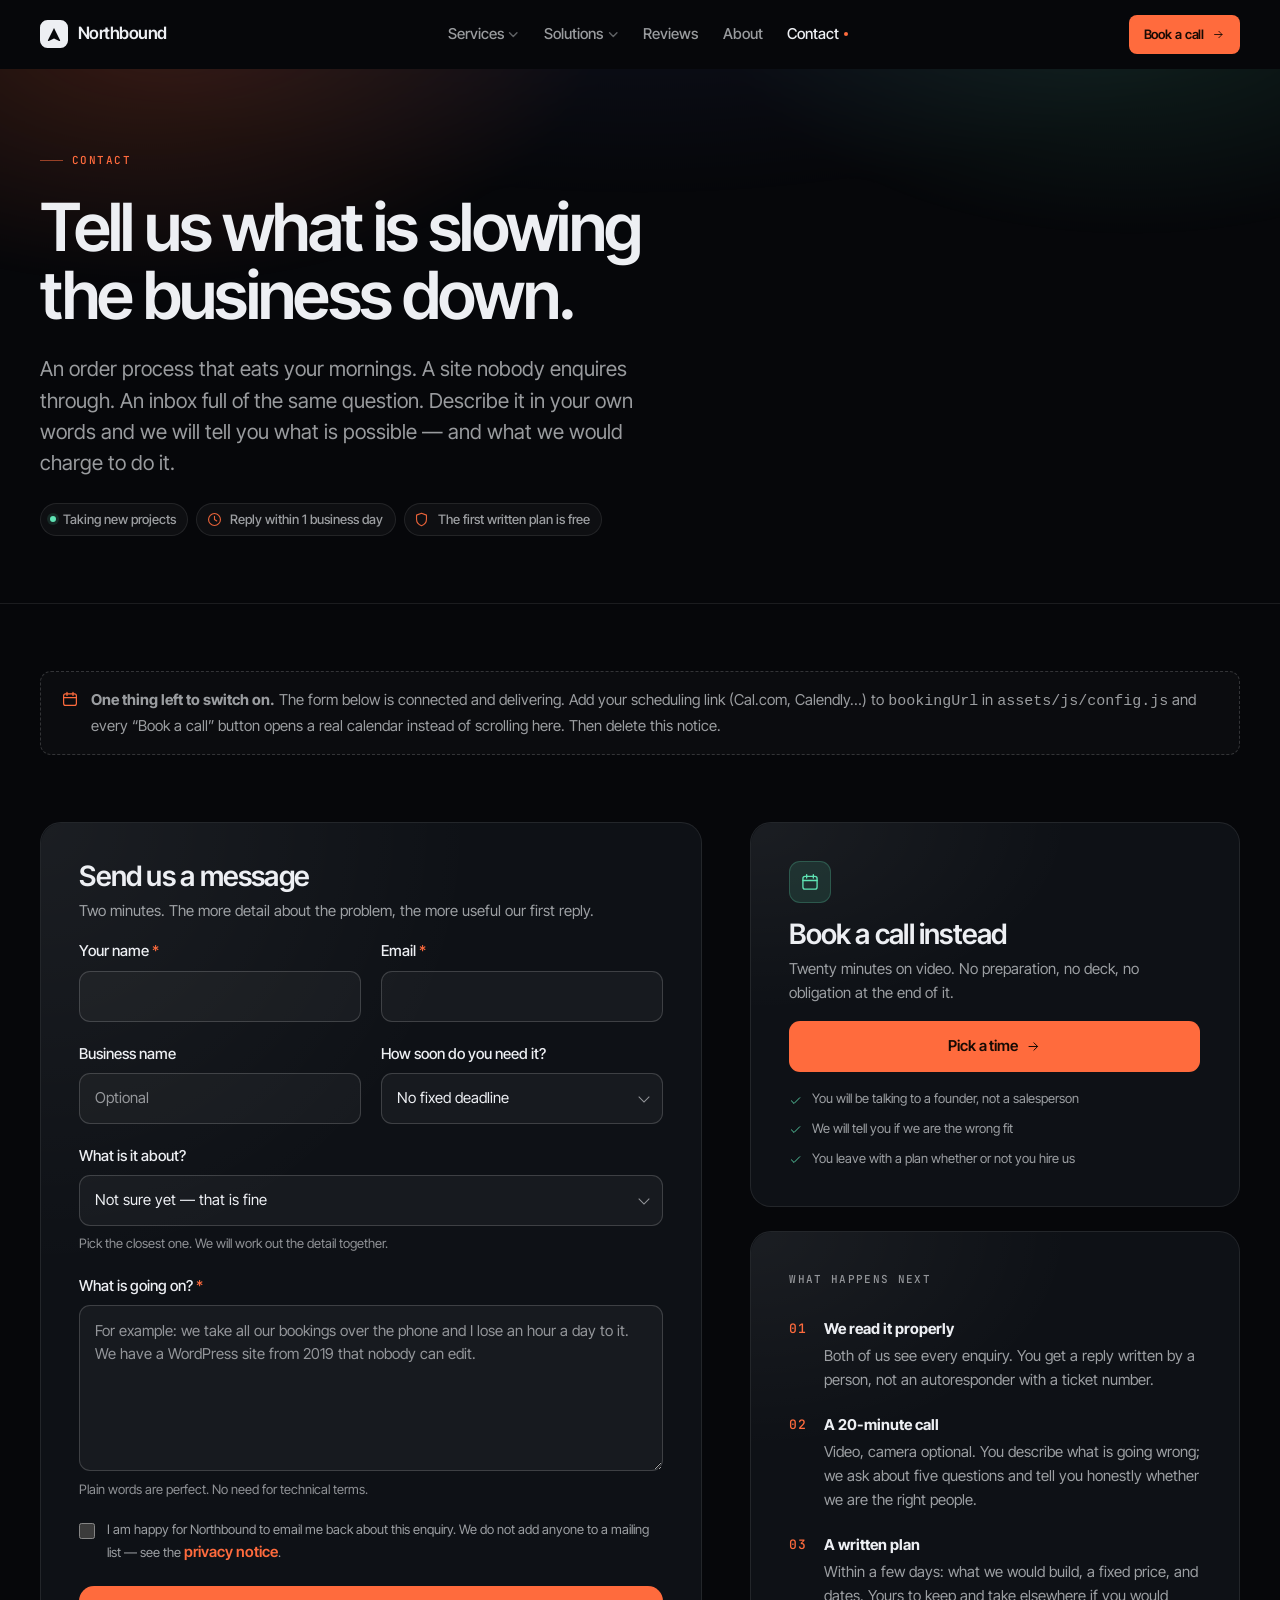
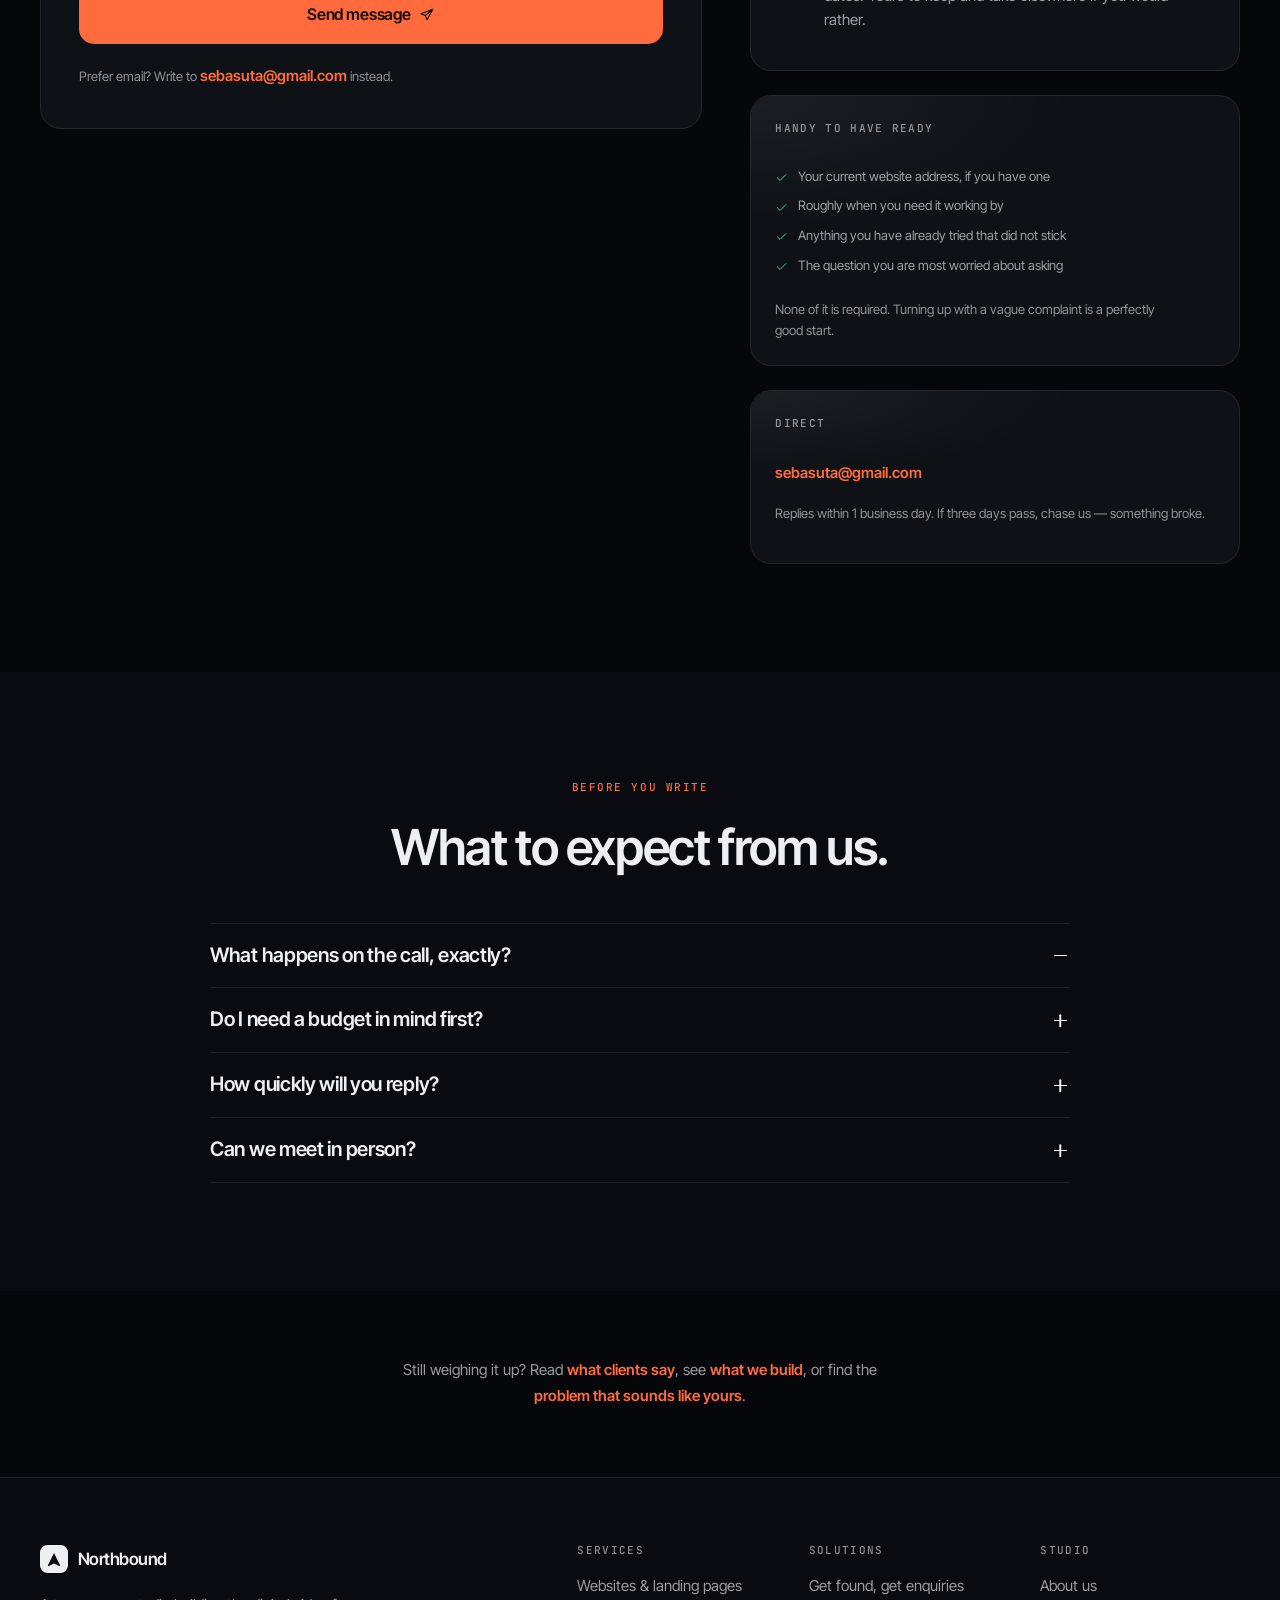
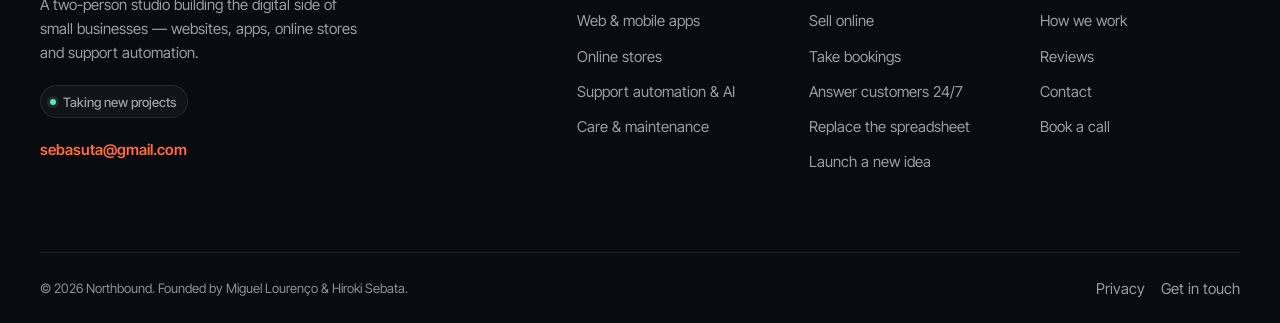
==== commit 552eb9bb: "Connect the contact form to Web3Forms Adds the access key to assets/js/config.js, so the form now de" ====
--- a/contact.html
+++ b/contact.html
@@ -302,18 +302,18 @@
 <section class="sec sec--sm sec--line">
   <div class="wrap">
     <!-- ================================================================
-         SETUP NOTICE — delete this whole block once both steps are done.
-         1. assets/js/config.js → web3formsKey  (makes the form send)
-         2. assets/js/config.js → bookingUrl    (makes "Book a call" work)
+         SETUP NOTICE — the contact form is live. One thing left:
+         assets/js/config.js -> bookingUrl   (makes "Book a call" work)
+         Delete this whole block once that is set.
          ================================================================ -->
     <div class="notice" data-reveal>
-      <svg class="" viewBox="0 0 24 24" fill="none" stroke="currentColor" stroke-width="1.6" stroke-linecap="round" stroke-linejoin="round" aria-hidden="true"><circle cx="12" cy="12" r="3.1"/><path d="M12 3.2v2.3M12 18.5v2.3M4.8 7.6l2 1.15M15.2 15.25l2 1.15M4.8 16.4l2-1.15M15.2 8.75l2-1.15"/></svg>
+      <svg class="" viewBox="0 0 24 24" fill="none" stroke="currentColor" stroke-width="1.6" stroke-linecap="round" stroke-linejoin="round" aria-hidden="true"><rect x="3.5" y="5.2" width="17" height="15.3" rx="2.6"/><path d="M3.5 10.2h17M8 3.2v4M16 3.2v4"/></svg>
       <span>
-        <strong>Two things to switch on before launch.</strong>
-        In <code>assets/js/config.js</code>, paste your <a class="tlink" href="https://web3forms.com" rel="noopener" target="_blank">Web3Forms</a> access key
-        so the form below delivers to your inbox, and your scheduling link (Cal.com, Calendly&hellip;) so every
-        &ldquo;Book a call&rdquo; button opens a real calendar. Until then the form falls back to opening your visitor&rsquo;s
-        email app, and booking buttons scroll to the form. Then delete this notice.
+        <strong>One thing left to switch on.</strong>
+        The form below is connected and delivering. Add your scheduling link
+        (Cal.com, Calendly&hellip;) to <code>bookingUrl</code> in <code>assets/js/config.js</code>
+        and every &ldquo;Book a call&rdquo; button opens a real calendar instead of scrolling here.
+        Then delete this notice.
       </span>
     </div>
   </div>
